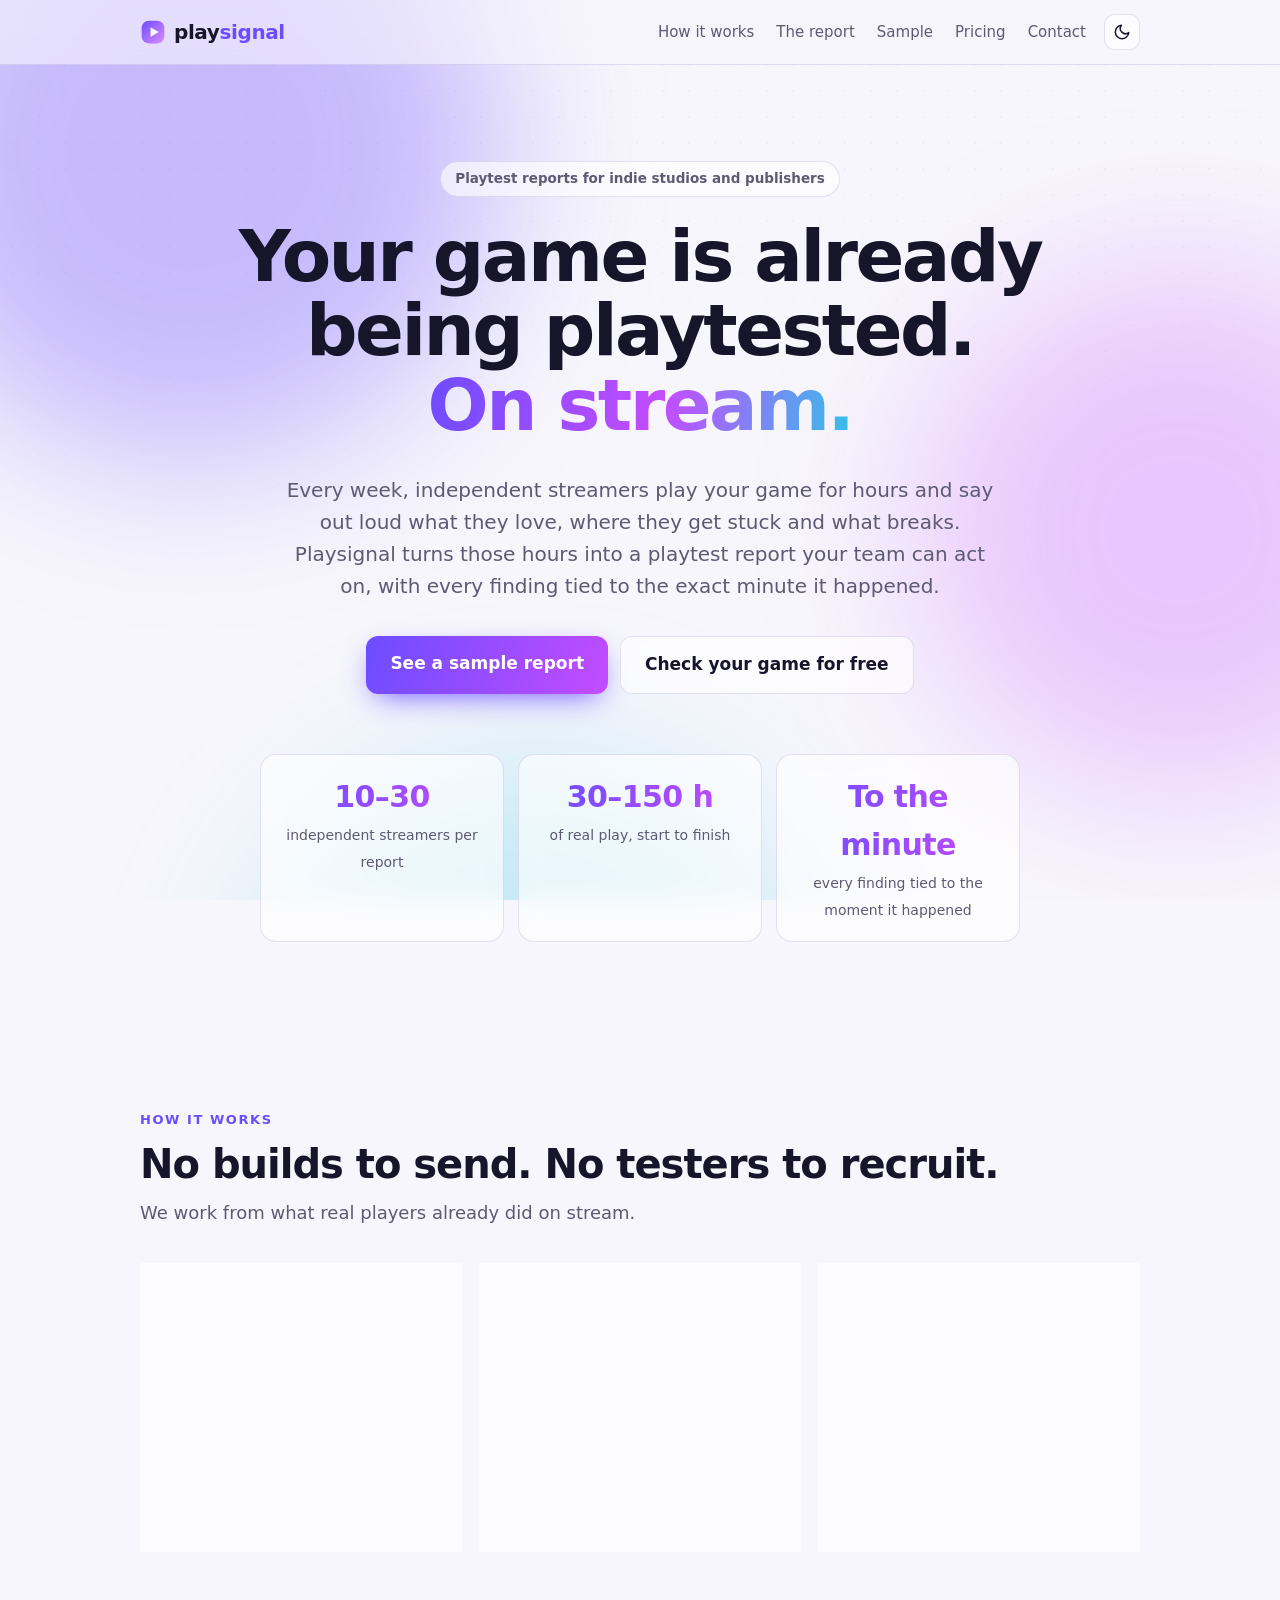
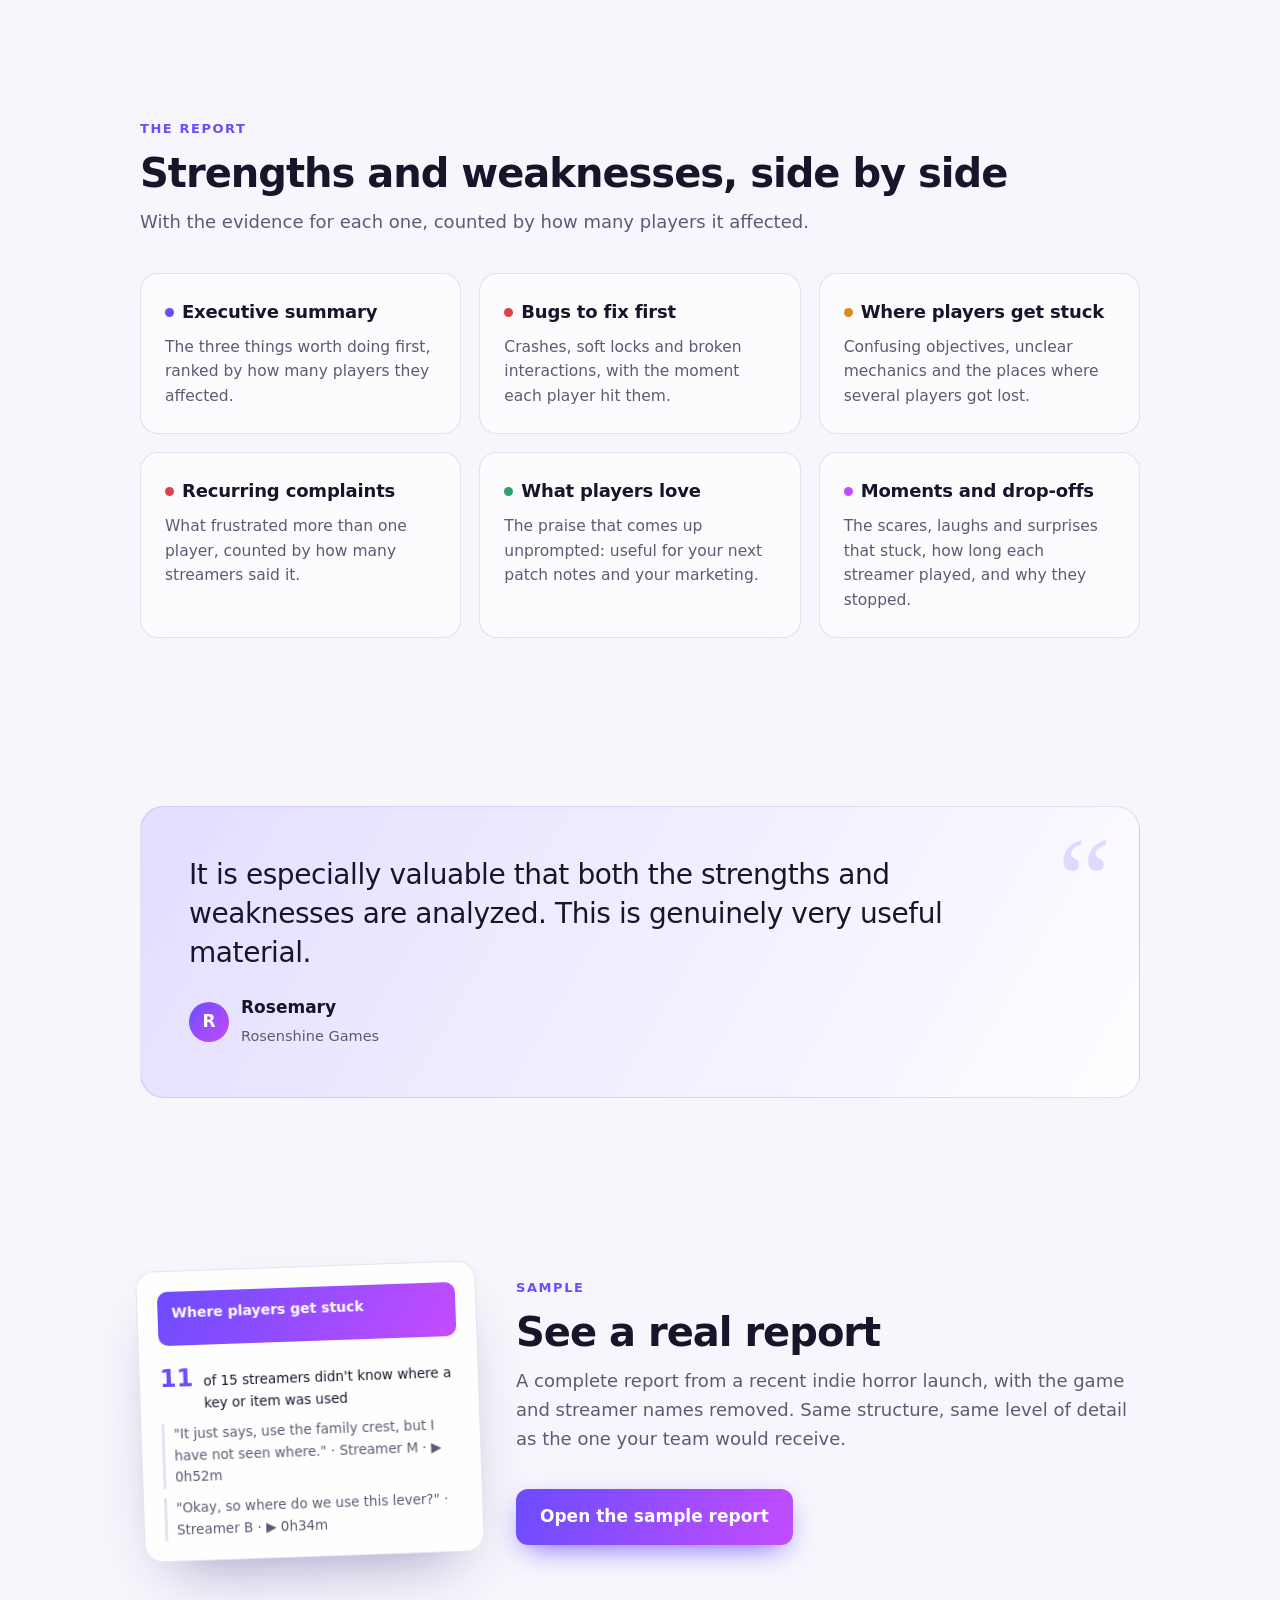
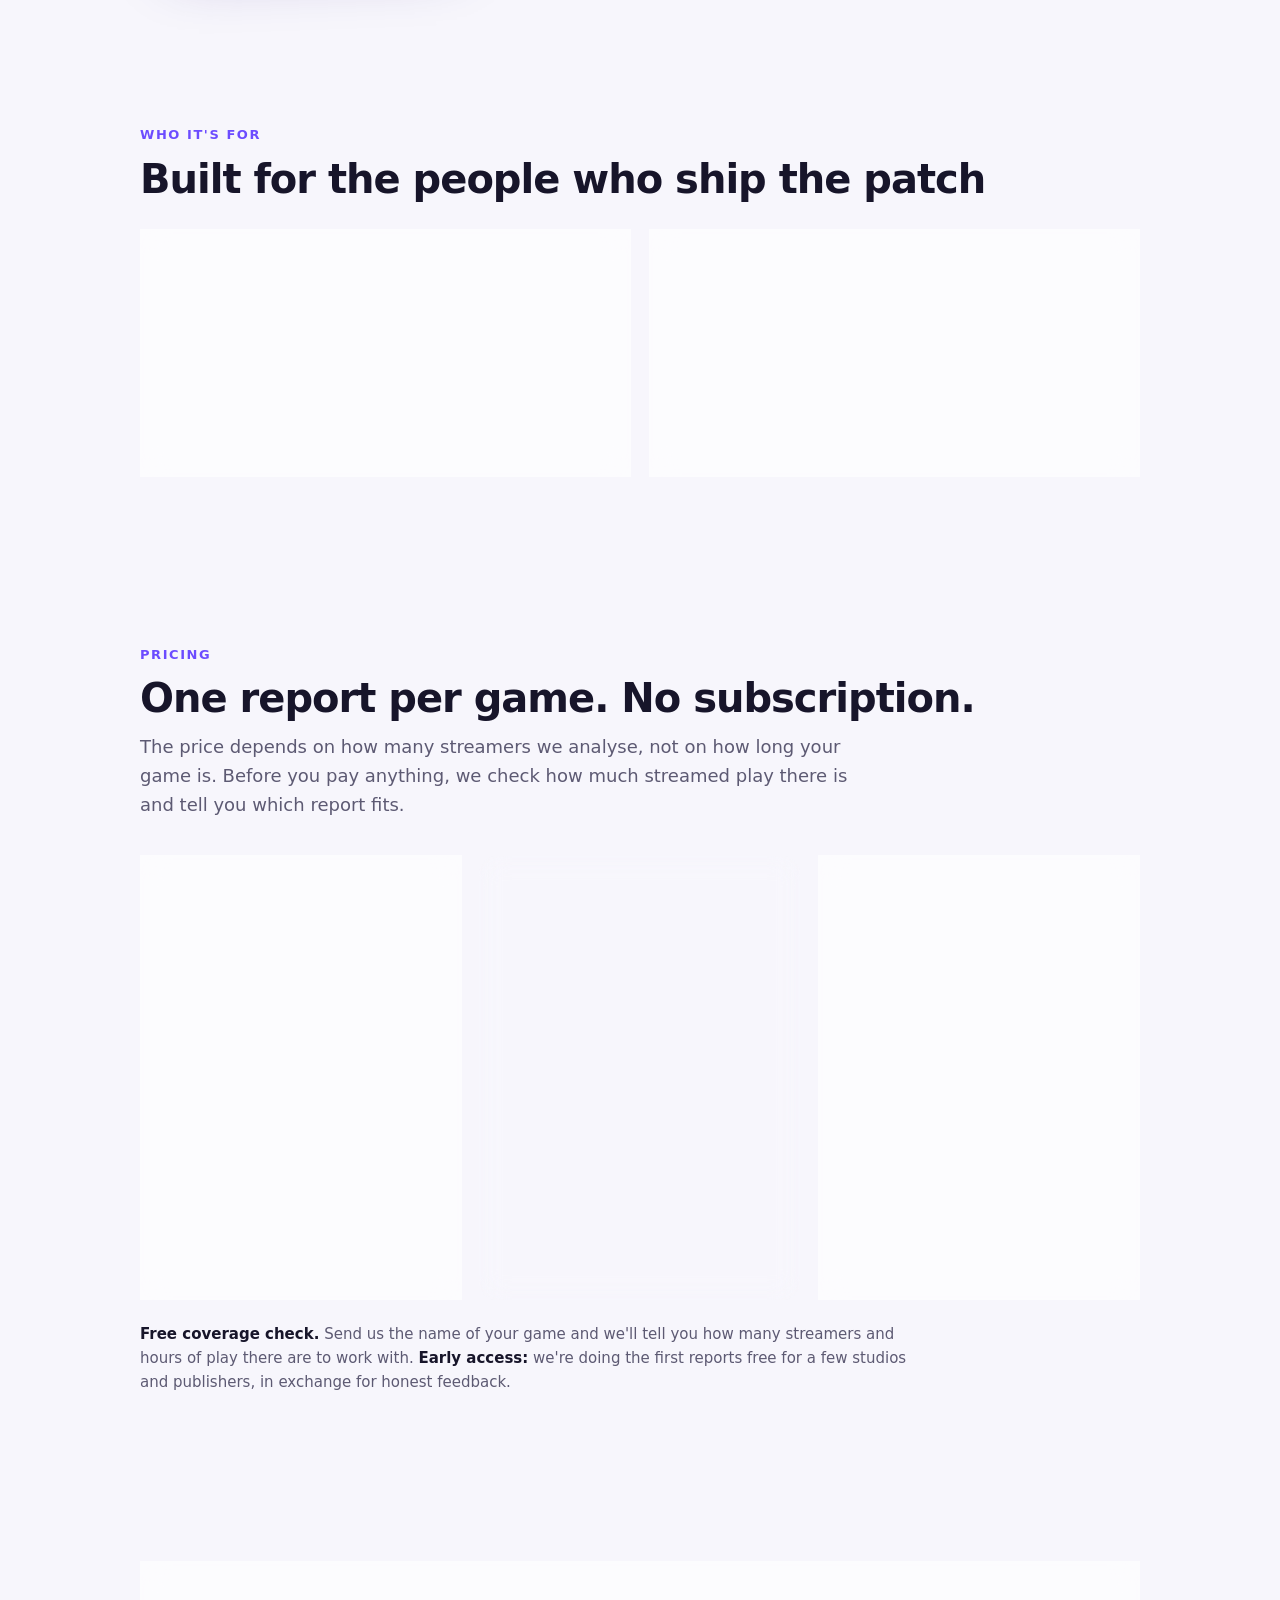
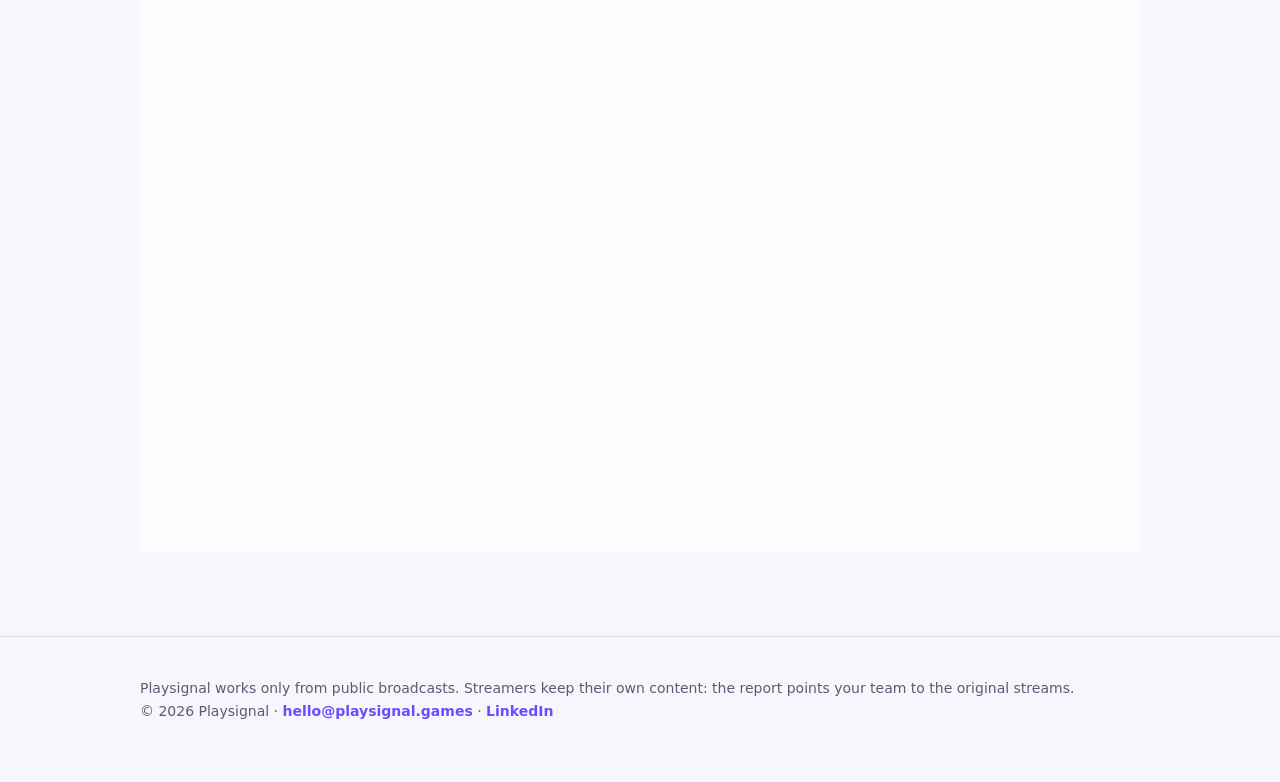
==== index.html @ 31d05dbe "GoatCounter: ?ref de las ofertas cuenta como campaña (utm_campaign) Co-Authored-By: Claude Opus 5.5 " ====
<!doctype html>
<html lang="en">
<head>
  <meta charset="utf-8">
  <meta name="viewport" content="width=device-width, initial-scale=1">
  <title>Playsignal: playtest feedback from real streams</title>
  <meta name="description" content="We watch how streamers actually play your game and turn it into a playtest report: what they loved, where they got stuck and what broke, each finding tied to the exact minute.">
  <link rel="canonical" href="https://playsignal.games/">
  <link rel="icon" href="favicon.svg" type="image/svg+xml">
  <meta property="og:type" content="website">
  <meta property="og:site_name" content="Playsignal">
  <meta property="og:url" content="https://playsignal.games/">
  <meta property="og:title" content="Playsignal: playtest feedback from real streams">
  <meta property="og:description" content="What streamers loved, where they got stuck and what broke in your game, every finding tied to the exact minute.">
  <meta property="og:image" content="https://playsignal.games/og.png?v=2">
  <meta property="og:image:width" content="1200">
  <meta property="og:image:height" content="630">
  <meta name="twitter:card" content="summary_large_image">
  <script src="theme.js?v=1"></script>
  <link rel="stylesheet" href="style.css?v=7">
  <script src="script.js?v=6" defer></script>
  <script>(function(){try{var u=new URL(location.href),r=u.searchParams.get('ref');if(r&&!u.searchParams.get('utm_campaign')){u.searchParams.set('utm_campaign',r);history.replaceState(null,'',u)}}catch(e){}})();</script>
  <script data-goatcounter="https://playsignal.goatcounter.com/count" async src="https://gc.zgo.at/count.js"></script>
</head>
<body>
  <div class="aurora" aria-hidden="true"><div class="blob a"></div><div class="blob b"></div><div class="blob c"></div></div>
  <div class="grain" aria-hidden="true"></div>

  <header class="top">
    <div class="wrap">
      <a class="logo" href="./"><img class="mark" src="favicon.svg" alt="">play<span>signal</span></a>
      <nav>
        <a href="#how">How it works</a>
        <a href="#report">The report</a>
        <a class="keep" href="sample/">Sample</a>
        <a href="#pricing">Pricing</a>
        <a class="keep" href="#contact">Contact</a>
        <button class="theme-toggle" type="button" aria-label="Switch light or dark theme" title="Switch theme"><svg class="moon" viewBox="0 0 24 24" fill="none" stroke="currentColor" stroke-width="2" stroke-linecap="round" stroke-linejoin="round"><path d="M21 12.8A9 9 0 1 1 11.2 3a7 7 0 0 0 9.8 9.8z"/></svg><svg class="sun" viewBox="0 0 24 24" fill="none" stroke="currentColor" stroke-width="2" stroke-linecap="round" stroke-linejoin="round"><circle cx="12" cy="12" r="4.5"/><path d="M12 2v2M12 20v2M4.9 4.9l1.4 1.4M17.7 17.7l1.4 1.4M2 12h2M20 12h2M4.9 19.1l1.4-1.4M17.7 6.3l1.4-1.4"/></svg></button>
      </nav>
    </div>
  </header>

  <main>
    <div class="wrap hero">
      <span class="badge">Playtest reports for indie studios and publishers</span>
      <h1>Your game is already being playtested. <em>On stream.</em></h1>
      <p class="lead">Every week, independent streamers play your game for hours and say out loud what they love, where they get stuck and what breaks. Playsignal turns those hours into a playtest report your team can act on, with every finding tied to the exact minute it happened.</p>
      <div class="ctas">
        <a class="cta" href="sample/">See a sample report</a>
        <a class="cta ghost" href="#contact">Check your game for free</a>
      </div>
      <div class="stats">
        <div class="stat"><b>10–30</b><span>independent streamers per report</span></div>
        <div class="stat"><b>30–150 h</b><span>of real play, start to finish</span></div>
        <div class="stat"><b>To the minute</b><span>every finding tied to the moment it happened</span></div>
      </div>
    </div>

    <section id="how">
      <div class="wrap reveal">
        <div class="eyebrow">How it works</div>
        <h2>No builds to send. No testers to recruit.</h2>
        <p class="sub">We work from what real players already did on stream.</p>
        <div class="grid">
          <div class="card">
            <div class="step">1</div>
            <h3>Real sessions, at scale</h3>
            <p>We gather post-launch streams of your game from independent streamers, including people who played it through to the end.</p>
          </div>
          <div class="card">
            <div class="step">2</div>
            <h3>Only what's about your game</h3>
            <p>We separate real gameplay from chat, other games and in-game text read aloud, then group what players said into recurring findings.</p>
          </div>
          <div class="card">
            <div class="step">3</div>
            <h3>Checked by a human</h3>
            <p>Every quote is reviewed in context before it reaches you, so each finding is something a player really said about your game.</p>
          </div>
        </div>
      </div>
    </section>

    <section id="report">
      <div class="wrap reveal">
        <div class="eyebrow">The report</div>
        <h2>Strengths and weaknesses, side by side</h2>
        <p class="sub">With the evidence for each one, counted by how many players it affected.</p>
        <div class="grid">
          <div class="card">
            <h3><span class="dot" style="background:var(--accent)"></span>Executive summary</h3>
            <p>The three things worth doing first, ranked by how many players they affected.</p>
          </div>
          <div class="card">
            <h3><span class="dot" style="background:var(--bad)"></span>Bugs to fix first</h3>
            <p>Crashes, soft locks and broken interactions, with the moment each player hit them.</p>
          </div>
          <div class="card">
            <h3><span class="dot" style="background:var(--warn)"></span>Where players get stuck</h3>
            <p>Confusing objectives, unclear mechanics and the places where several players got lost.</p>
          </div>
          <div class="card">
            <h3><span class="dot" style="background:var(--bad)"></span>Recurring complaints</h3>
            <p>What frustrated more than one player, counted by how many streamers said it.</p>
          </div>
          <div class="card">
            <h3><span class="dot" style="background:var(--ok)"></span>What players love</h3>
            <p>The praise that comes up unprompted: useful for your next patch notes and your marketing.</p>
          </div>
          <div class="card">
            <h3><span class="dot" style="background:var(--accent-2)"></span>Moments and drop-offs</h3>
            <p>The scares, laughs and surprises that stuck, how long each streamer played, and why they stopped.</p>
          </div>
        </div>
      </div>
    </section>

    <section>
      <div class="wrap reveal">
        <div class="quote">
          <blockquote>It is especially valuable that both the strengths and weaknesses are analyzed. This is genuinely very useful material.</blockquote>
          <cite><i>R</i><div><b>Rosemary</b><span>Rosenshine Games</span></div></cite>
        </div>
      </div>
    </section>

    <section id="sample">
      <div class="wrap reveal">
        <div class="sample">
          <div class="mock" aria-hidden="true">
            <div class="bar">Where players get stuck</div>
            <div class="row"><span class="n">11</span><span>of 15 streamers didn't know where a key or item was used</span></div>
            <div class="q">"It just says, use the family crest, but I have not seen where." · Streamer M · ▶ 0h52m</div>
            <div class="q">"Okay, so where do we use this lever?" · Streamer B · ▶ 0h34m</div>
          </div>
          <div>
            <div class="eyebrow">Sample</div>
            <h2>See a real report</h2>
            <p class="sub">A complete report from a recent indie horror launch, with the game and streamer names removed. Same structure, same level of detail as the one your team would receive.</p>
            <a class="cta" href="sample/">Open the sample report</a>
          </div>
        </div>
      </div>
    </section>

    <section>
      <div class="wrap reveal">
        <div class="eyebrow">Who it's for</div>
        <h2>Built for the people who ship the patch</h2>
        <div class="grid two" style="margin-top:28px">
          <div class="card">
            <h3>Studios after launch</h3>
            <ul class="check">
              <li>Prioritise the first patch with real player evidence</li>
              <li>Find bugs your QA never saw</li>
              <li>Know what to keep for the sequel or DLC</li>
            </ul>
          </div>
          <div class="card">
            <h3>Publishers</h3>
            <ul class="check">
              <li>A consistent read on every title in your catalogue</li>
              <li>Concrete feedback to pass on to your developers</li>
              <li>Spot what players love for your marketing</li>
            </ul>
          </div>
        </div>
      </div>
    </section>

    <section id="pricing">
      <div class="wrap reveal">
        <div class="eyebrow">Pricing</div>
        <h2>One report per game. No subscription.</h2>
        <p class="sub">The price depends on how many streamers we analyse, not on how long your game is. Before you pay anything, we check how much streamed play there is and tell you which report fits.</p>
        <div class="grid prices">
          <div class="card price">
            <h3>Snapshot</h3>
            <p class="for">For solo developers and small teams</p>
            <div class="amount">$149</div>
            <ul class="check">
              <li>Up to 10 streamers</li>
              <li>Bugs, sticking points, complaints and praise</li>
              <li>How long each streamer played and why they stopped</li>
              <li>Every quote tied to the exact minute</li>
            </ul>
          </div>
          <div class="card price featured">
            <span class="tag">Most complete</span>
            <h3>Launch report</h3>
            <p class="for">For studios planning their first patch</p>
            <div class="amount">$349</div>
            <ul class="check">
              <li>15–25 streamers, enough to see which problems repeat</li>
              <li>Players who reached the end, not just the first hour</li>
              <li>Executive summary ranked by how many players each issue affected</li>
              <li>Memorable moments, ready for your team or your marketing</li>
            </ul>
          </div>
          <div class="card price">
            <h3>Publisher pack</h3>
            <p class="for">For publishers with several titles</p>
            <div class="amount">$890 <small>3 reports</small></div>
            <ul class="check">
              <li>Three Launch reports, any games in your catalogue</li>
              <li>The same format for every title, easy to compare</li>
              <li>Feedback you can pass straight to each developer</li>
            </ul>
          </div>
        </div>
        <p class="note"><a href="#contact"><b>Free coverage check.</b></a> Send us the name of your game and we'll tell you how many streamers and hours of play there are to work with. <b>Early access:</b> we're doing the first reports free for a few studios and publishers, in exchange for honest feedback.</p>
      </div>
    </section>

    <section id="contact">
      <div class="wrap reveal">
        <div class="contact">
          <div class="eyebrow">Free coverage check</div>
          <h2>How much streamed play does your game have?</h2>
          <p class="sub">Tell us the game and we'll send you, for free, how many streamers and hours of real play there are to work with. It works for games that have launched and for games launching soon. No commitment.</p>
          <form class="check-form" action="https://formspree.io/f/xyekjydr" method="POST">
            <label class="sr" for="cf-game">Game name or Steam link</label>
            <input id="cf-game" name="game" type="text" required maxlength="200" placeholder="Game name or Steam link" autocomplete="off">
            <label class="sr" for="cf-email">Your email</label>
            <input id="cf-email" name="email" type="email" required maxlength="200" placeholder="Your email" autocomplete="email">
            <input type="text" name="_gotcha" class="hp" tabindex="-1" autocomplete="off" aria-hidden="true">
            <input type="hidden" name="_subject" value="Coverage check request">
            <button class="cta" type="submit">Check my game →</button>
            <p class="form-status" role="status" aria-live="polite"></p>
          </form>
          <p class="who">Pablo, founder of Playsignal, replies personally within one working day. Your email is only used to reply to you.</p>
          <p class="or">Prefer email? <a href="mailto:hello@playsignal.games?subject=Playsignal%20report%20for%20our%20game">hello@playsignal.games</a></p>
          <div class="mail-alt">
            <button type="button" class="copy-mail" data-mail="hello@playsignal.games">Copy address</button>
            <span aria-hidden="true">·</span>
            <a href="https://mail.google.com/mail/?view=cm&amp;fs=1&amp;to=hello@playsignal.games&amp;su=Playsignal%20report%20for%20our%20game" target="_blank" rel="noopener">Open in Gmail</a>
            <span aria-hidden="true">·</span>
            <a href="https://outlook.office.com/mail/deeplink/compose?to=hello@playsignal.games&amp;subject=Playsignal%20report%20for%20our%20game" target="_blank" rel="noopener">Open in Outlook</a>
          </div>
        </div>
      </div>
    </section>
  </main>

  <footer>
    <div class="wrap">
      Playsignal works only from public broadcasts. Streamers keep their own content: the report points your team to the original streams.
      <br>© 2026 Playsignal · <a href="mailto:hello@playsignal.games">hello@playsignal.games</a> · <a href="https://www.linkedin.com/in/pablo-hern%C3%A1ndez-mar%C3%ADn-67a8a1442/" target="_blank" rel="noopener">LinkedIn</a>
    </div>
  </footer>
</body>
</html>
---- style.css ----
:root {
  --bg: #f7f6fc;
  --text: #17152a;
  --muted: #5d5a73;
  --accent: #6c4cff;
  --accent-2: #c44cff;
  --accent-3: #2fc4e8;
  --line: rgba(80, 60, 160, 0.14);
  --glass: rgba(255, 255, 255, 0.62);
  --glass-strong: rgba(255, 255, 255, 0.82);
  --ok: #2f9e6e;
  --warn: #d98c1f;
  --bad: #d64545;
  --blob-a: rgba(108, 76, 255, 0.35);
  --blob-b: rgba(196, 76, 255, 0.28);
  --blob-c: rgba(47, 196, 232, 0.26);
}
/* Tema: automático según el dispositivo; el botón de sol/luna fija data-theme="light"|"dark" en <html>. */
@media (prefers-color-scheme: dark) {
  :root:not([data-theme="light"]) {
    --bg: #0d0c16;
    --text: #eeedf7;
    --muted: #a7a4c0;
    --accent: #9d88ff;
    --accent-2: #d98cff;
    --accent-3: #5fd6f2;
    --line: rgba(190, 175, 255, 0.13);
    --glass: rgba(26, 24, 42, 0.55);
    --glass-strong: rgba(30, 28, 48, 0.78);
    --blob-a: rgba(108, 76, 255, 0.40);
    --blob-b: rgba(196, 76, 255, 0.26);
    --blob-c: rgba(47, 196, 232, 0.20);
  }
}
:root[data-theme="dark"] {
  --bg: #0d0c16;
  --text: #eeedf7;
  --muted: #a7a4c0;
  --accent: #9d88ff;
  --accent-2: #d98cff;
  --accent-3: #5fd6f2;
  --line: rgba(190, 175, 255, 0.13);
  --glass: rgba(26, 24, 42, 0.55);
  --glass-strong: rgba(30, 28, 48, 0.78);
  --blob-a: rgba(108, 76, 255, 0.40);
  --blob-b: rgba(196, 76, 255, 0.26);
  --blob-c: rgba(47, 196, 232, 0.20);
}
.theme-toggle { margin-left: 18px; width: 36px; height: 36px; border-radius: 10px; border: 1px solid var(--line);
  background: var(--glass); color: var(--text); cursor: pointer; display: inline-flex; align-items: center;
  justify-content: center; flex: none; }
.theme-toggle:hover { border-color: color-mix(in srgb, var(--accent) 45%, var(--line)); }
.theme-toggle svg { width: 18px; height: 18px; }
.theme-toggle .sun { display: none; }
:root[data-resolved="dark"] .theme-toggle .sun { display: block; }
:root[data-resolved="dark"] .theme-toggle .moon { display: none; }
nav { display: flex; align-items: center; }
* { box-sizing: border-box; margin: 0; padding: 0; }
html { scroll-behavior: smooth; }
body {
  background: var(--bg);
  color: var(--text);
  font: 17px/1.6 "Inter", system-ui, -apple-system, "Segoe UI", Roboto, "Helvetica Neue", Arial, sans-serif;
  overflow-x: hidden;
}
a { color: var(--accent); }
.wrap { max-width: 1040px; margin: 0 auto; padding: 0 20px; }

/* Fondo: manchas de color difuminadas que se mueven despacio y con el scroll (parallax en script.js) */
.aurora { position: fixed; inset: 0; z-index: -2; pointer-events: none; overflow: hidden; }
.aurora .blob { position: absolute; border-radius: 50%; filter: blur(80px); will-change: transform; }
.aurora .a { width: 620px; height: 620px; background: var(--blob-a); top: -160px; left: -120px; animation: drift-a 22s ease-in-out infinite alternate; }
.aurora .b { width: 520px; height: 520px; background: var(--blob-b); top: 30vh; right: -160px; animation: drift-b 26s ease-in-out infinite alternate; }
.aurora .c { width: 560px; height: 560px; background: var(--blob-c); top: 85vh; left: 20vw; animation: drift-c 30s ease-in-out infinite alternate; }
@keyframes drift-a { to { translate: 120px 80px; } }
@keyframes drift-b { to { translate: -140px 60px; } }
@keyframes drift-c { to { translate: 100px -90px; } }
.grain { position: fixed; inset: 0; z-index: -1; pointer-events: none; opacity: 0.35;
  background-image: radial-gradient(var(--line) 1px, transparent 1px); background-size: 26px 26px;
  mask-image: linear-gradient(to bottom, #000 0%, transparent 70%); }

header.top { position: sticky; top: 0; z-index: 10; backdrop-filter: blur(14px); -webkit-backdrop-filter: blur(14px);
  background: color-mix(in srgb, var(--bg) 60%, transparent); border-bottom: 1px solid var(--line); }
header.top .wrap { display: flex; align-items: center; justify-content: space-between; gap: 16px; height: 64px; }
.logo { font-weight: 800; font-size: 20px; color: var(--text); text-decoration: none; letter-spacing: -0.02em; display: flex; align-items: center; }
.logo .mark { width: 26px; height: 26px; margin-right: 8px; display: block; }
.logo span { color: var(--accent); }
nav a { color: var(--muted); text-decoration: none; margin-left: 22px; font-size: 15px; }
nav a:hover { color: var(--text); }

.hero { padding: 96px 0 84px; text-align: center; }
.badge { display: inline-block; padding: 6px 14px; border-radius: 999px; font-size: 13.5px; font-weight: 600;
  background: var(--glass); border: 1px solid var(--line); color: var(--muted); backdrop-filter: blur(8px); }
.hero h1 { font-size: clamp(38px, 6.4vw, 72px); line-height: 1.04; letter-spacing: -0.035em; margin: 22px auto 0; max-width: 13em; }
.hero h1 em { font-style: normal; background: linear-gradient(100deg, var(--accent), var(--accent-2) 55%, var(--accent-3));
  -webkit-background-clip: text; background-clip: text; color: transparent;
  white-space: nowrap; display: inline-block; padding: 0 0.04em 0.1em; }
.hero p.lead { font-size: 20px; color: var(--muted); max-width: 36em; margin: 24px auto 0; }
.ctas { margin-top: 34px; display: flex; gap: 12px; justify-content: center; flex-wrap: wrap; }
.cta { display: inline-block; padding: 14px 24px; border-radius: 12px; font-weight: 600; text-decoration: none;
  background: linear-gradient(110deg, var(--accent), var(--accent-2)); color: #fff;
  box-shadow: 0 10px 30px -10px var(--accent); transition: transform .2s, box-shadow .2s; }
.cta:hover { transform: translateY(-2px); box-shadow: 0 16px 36px -12px var(--accent); }
.cta.ghost { background: var(--glass); color: var(--text); border: 1px solid var(--line); box-shadow: none; backdrop-filter: blur(8px); }

.stats { display: grid; grid-template-columns: repeat(3, 1fr); gap: 14px; max-width: 760px; margin: 60px auto 0; }
.stat { background: var(--glass); border: 1px solid var(--line); border-radius: 16px; padding: 18px; backdrop-filter: blur(12px); }
.stat b { display: block; font-size: 30px; letter-spacing: -0.02em; background: linear-gradient(100deg, var(--accent), var(--accent-2));
  -webkit-background-clip: text; background-clip: text; color: transparent; }
.stat span { color: var(--muted); font-size: 14px; }

section { padding: 84px 0; }
.eyebrow { font-size: 13px; font-weight: 700; letter-spacing: 0.12em; text-transform: uppercase; color: var(--accent); }
section h2 { font-size: clamp(28px, 3.6vw, 40px); letter-spacing: -0.025em; line-height: 1.15; margin: 10px 0 12px; }
section p.sub { color: var(--muted); max-width: 40em; margin-bottom: 36px; font-size: 18px; }

.grid { display: grid; grid-template-columns: repeat(3, 1fr); gap: 18px; }
.grid.two { grid-template-columns: repeat(2, 1fr); }
.card { background: var(--glass); border: 1px solid var(--line); border-radius: 18px; padding: 24px;
  backdrop-filter: blur(14px); -webkit-backdrop-filter: blur(14px); transition: transform .25s, border-color .25s; }
.card:hover { transform: translateY(-3px); border-color: color-mix(in srgb, var(--accent) 40%, var(--line)); }
.card h3 { font-size: 18px; margin-bottom: 8px; letter-spacing: -0.01em; }
.card p { color: var(--muted); font-size: 15.5px; }
.step { display: inline-flex; align-items: center; justify-content: center; width: 34px; height: 34px; border-radius: 10px;
  background: linear-gradient(135deg, var(--accent), var(--accent-2)); color: #fff; font-weight: 800; margin-bottom: 14px; }
.dot { display: inline-block; width: 9px; height: 9px; border-radius: 50%; margin-right: 8px; vertical-align: middle; }

.quote { position: relative; border-radius: 24px; padding: 48px; overflow: hidden;
  background: linear-gradient(120deg, color-mix(in srgb, var(--accent) 18%, var(--glass-strong)), var(--glass-strong));
  border: 1px solid var(--line); backdrop-filter: blur(14px); }
.quote::before { content: "\201C"; position: absolute; top: 14px; right: 28px; font-size: 120px; line-height: 1;
  color: var(--accent); opacity: 0.18; font-family: Georgia, serif; }
.quote blockquote { position: relative; font-size: clamp(21px, 2.6vw, 28px); line-height: 1.4; letter-spacing: -0.015em; max-width: 30em; }
.quote cite { display: flex; align-items: center; gap: 12px; margin-top: 22px; font-style: normal; }
.quote cite i { width: 40px; height: 40px; border-radius: 50%; background: linear-gradient(135deg, var(--accent), var(--accent-2));
  display: inline-flex; align-items: center; justify-content: center; color: #fff; font-style: normal; font-weight: 700; }
.quote cite b { display: block; }
.quote cite span { color: var(--muted); font-size: 14.5px; }

.sample { display: flex; gap: 36px; align-items: center; }
.sample .mock { flex: 0 0 340px; background: var(--glass-strong); border: 1px solid var(--line); border-radius: 18px; padding: 20px;
  font-size: 13.5px; box-shadow: 0 30px 60px -30px rgba(40, 20, 120, 0.45); transform: rotate(-2deg); backdrop-filter: blur(14px); }
.mock .bar { height: 54px; border-radius: 10px; background: linear-gradient(120deg, var(--accent), var(--accent-2)); margin-bottom: 14px;
  color: #fff; font-weight: 700; padding: 10px 14px; font-size: 14px; }
.mock .row { display: flex; gap: 10px; align-items: baseline; margin-top: 4px; }
.mock .n { font-weight: 800; color: var(--accent); font-size: 24px; }
.mock .q { color: var(--muted); border-left: 3px solid var(--line); padding-left: 9px; margin-top: 9px; }

ul.check { list-style: none; }
ul.check li { padding-left: 28px; position: relative; margin: 8px 0; color: var(--muted); }
ul.check li::before { content: "✓"; position: absolute; left: 0; color: var(--accent); font-weight: 800; }

.prices { align-items: stretch; }
.price { position: relative; display: flex; flex-direction: column; }
.price p.for { font-size: 14.5px; margin-bottom: 18px; }
.price .amount { font-size: 42px; font-weight: 800; letter-spacing: -0.03em; line-height: 1; margin-bottom: 18px; color: var(--text); }
.price .amount small { font-size: 15px; font-weight: 600; color: var(--muted); letter-spacing: 0; margin-left: 4px; }
.price ul.check li { font-size: 15px; }
.price.featured { border: 1.5px solid color-mix(in srgb, var(--accent) 55%, transparent);
  background: linear-gradient(160deg, color-mix(in srgb, var(--accent) 16%, var(--glass-strong)), var(--glass-strong));
  box-shadow: 0 24px 60px -30px var(--accent); }
.price.featured .amount { color: var(--accent); }
.price .tag { position: absolute; top: -12px; left: 24px; padding: 4px 12px; border-radius: 999px; font-size: 12.5px; font-weight: 700;
  background: linear-gradient(110deg, var(--accent), var(--accent-2)); color: #fff; }
p.note { margin-top: 22px; color: var(--muted); font-size: 15px; max-width: 52em; }
p.note b { color: var(--text); }

.contact { text-align: center; border-radius: 24px; padding: 56px 24px; border: 1px solid var(--line);
  background: radial-gradient(120% 140% at 50% 0%, color-mix(in srgb, var(--accent) 22%, transparent), transparent 70%), var(--glass);
  backdrop-filter: blur(14px); }
.contact p.sub { margin: 0 auto 28px; }
/* Formulario "Check your game" (Formspree) */
.check-form { display: flex; gap: 10px; justify-content: center; flex-wrap: wrap; max-width: 760px; margin: 0 auto; }
.check-form input:not(.hp) { flex: 1 1 240px; min-width: 0; padding: 14px 16px; border-radius: 12px; font: inherit; font-size: 16px;
  color: var(--text); background: var(--glass-strong); border: 1px solid var(--line); outline: none; }
.check-form input:focus { border-color: var(--accent); box-shadow: 0 0 0 3px color-mix(in srgb, var(--accent) 25%, transparent); }
.check-form input::placeholder { color: var(--muted); }
.check-form .cta { border: 0; cursor: pointer; font: inherit; font-weight: 600; font-size: 16px; }
.check-form .cta:disabled { opacity: .6; cursor: default; transform: none; }
.check-form .hp, .sr { position: absolute; left: -9999px; width: 1px; height: 1px; overflow: hidden; }
.form-status { flex-basis: 100%; margin: 4px 0 0; font-size: 15px; min-height: 1.2em; }
.form-status.ok { color: var(--ok); font-weight: 600; }
.form-status.err { color: var(--bad); }
.contact p.who { margin: 18px auto 0; font-size: 14.5px; color: var(--muted); max-width: 40em; }
.contact p.or { margin: 22px auto 0; font-size: 15px; color: var(--muted); }
.contact p.who a, .contact p.or a, footer a, p.note a { color: var(--accent); text-decoration: none; font-weight: 600; }
.contact .mail-alt { margin-top: 8px; font-size: 13.5px; }

/* Alternativas al mailto: sin programa de correo configurado (Gmail/Outlook web) el enlace no abre nada */
.mail-alt { margin-top: 16px; font-size: 14.5px; color: var(--muted); display: flex; gap: 10px; justify-content: center; flex-wrap: wrap; }
.mail-alt a, .mail-alt button { color: var(--accent); font: inherit; font-weight: 600; text-decoration: none; background: none; border: 0; padding: 0; cursor: pointer; }
.mail-alt a:hover, .mail-alt button:hover { text-decoration: underline; }

footer { padding: 40px 0 60px; color: var(--muted); font-size: 14px; border-top: 1px solid var(--line); }

/* Aparición suave al hacer scroll (script.js añade .in) */
.reveal { opacity: 0; transform: translateY(24px); transition: opacity .7s ease, transform .7s ease; }
.reveal.in { opacity: 1; transform: none; }

@media (prefers-reduced-motion: reduce) {
  .aurora .blob { animation: none; }
  .reveal { opacity: 1; transform: none; transition: none; }
  .cta, .card { transition: none; }
}
@media (max-width: 760px) {
  .grid, .grid.two, .stats { grid-template-columns: 1fr; }
  .sample { flex-direction: column; }
  .sample .mock { flex: none; width: 100%; transform: none; }
  nav a:not(.keep) { display: none; }
  .hero { padding: 48px 0 40px; }
  .hero h1 { font-size: 36px; }
  .hero p.lead { font-size: 17.5px; }
  section { padding: 40px 0; }
  section p.sub { margin-bottom: 24px; }
  .stats { margin-top: 40px; }
  .quote { padding: 28px 22px; }
  .quote::before { font-size: 90px; top: 8px; right: 18px; }
  .contact { padding: 40px 20px; }
}
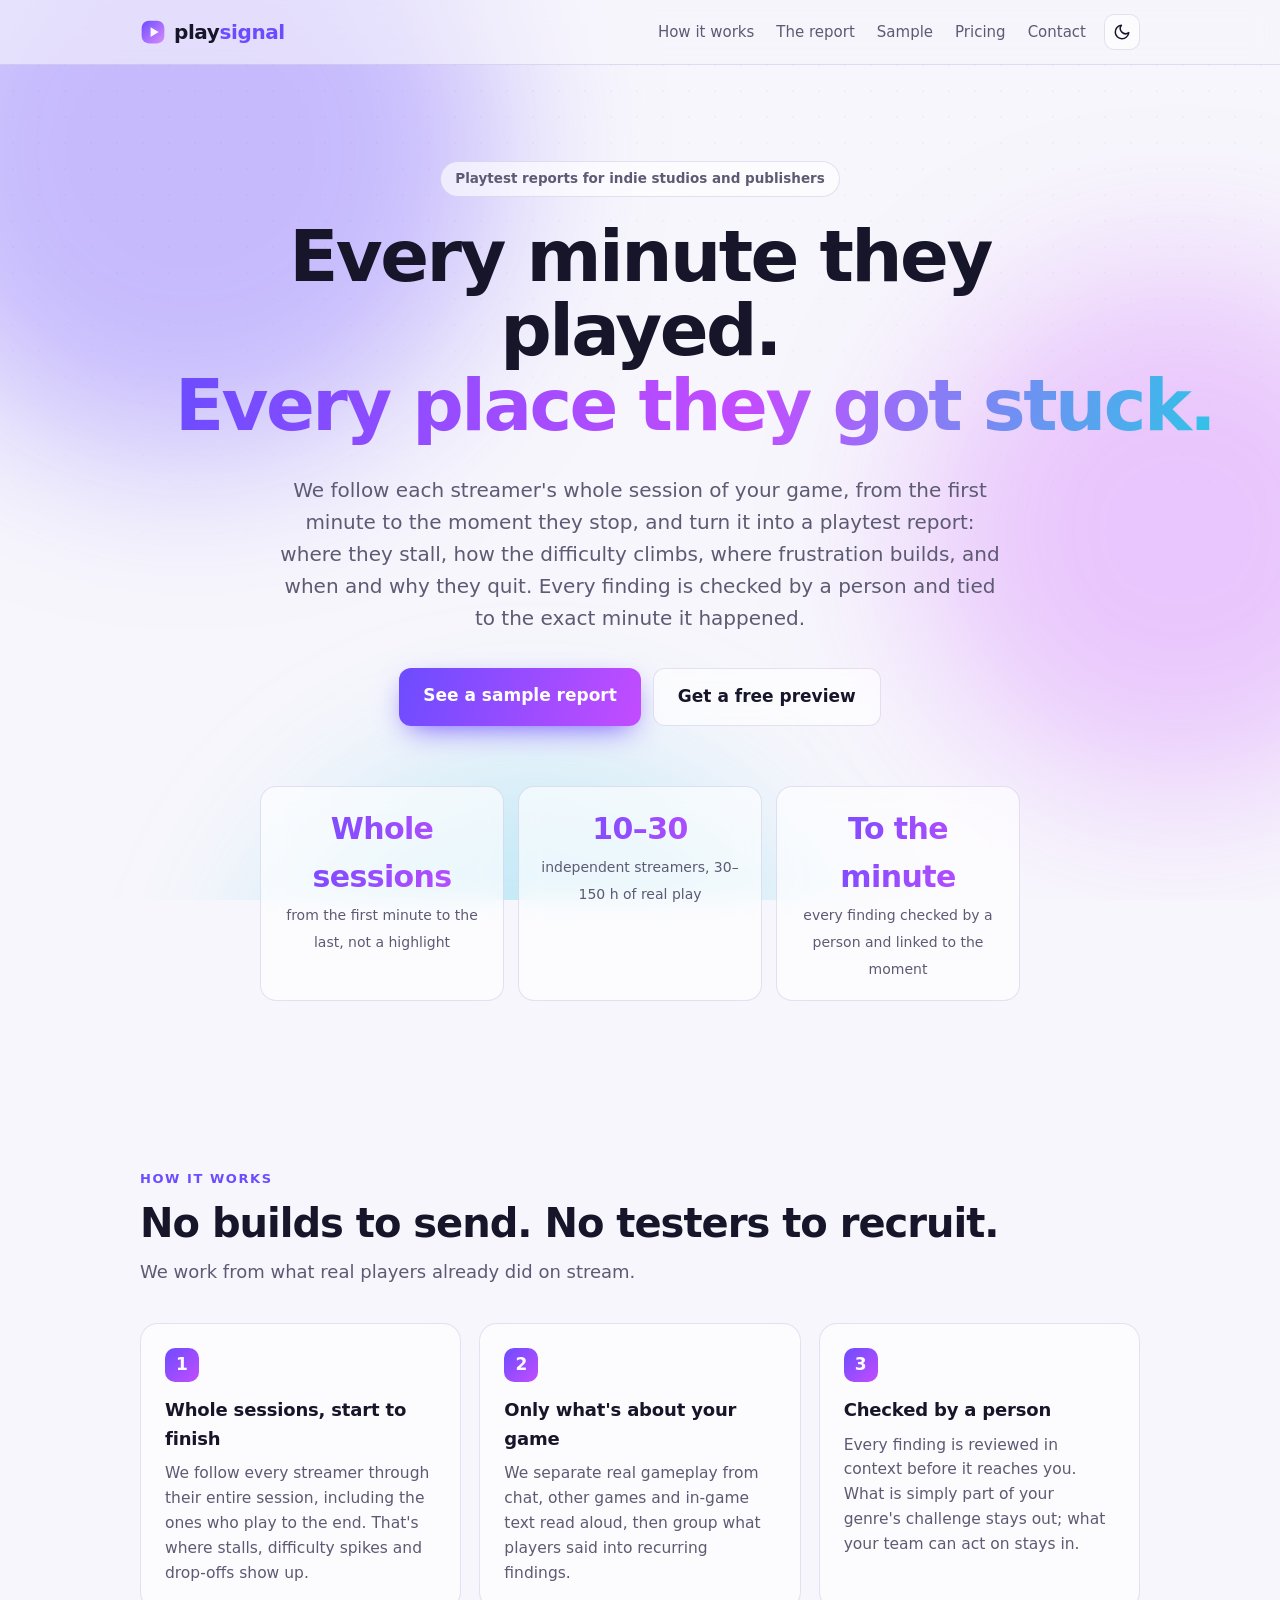
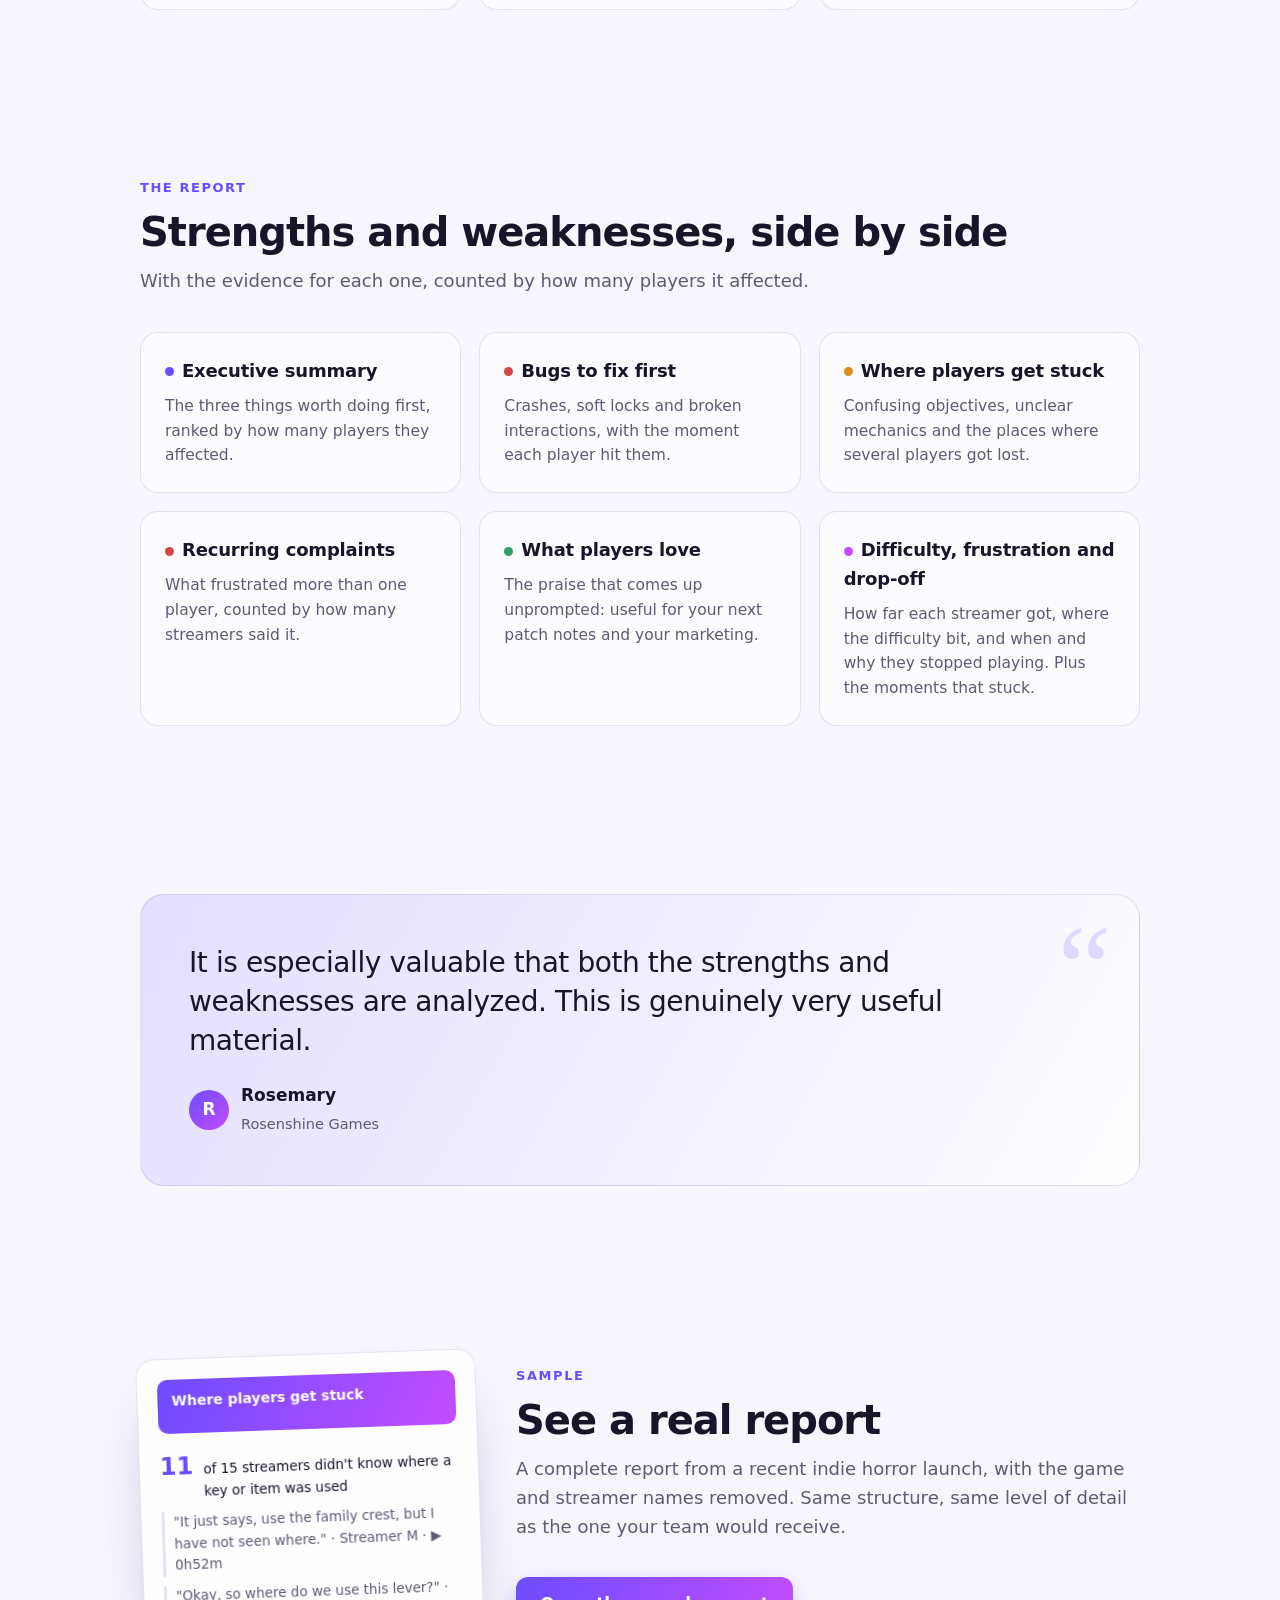
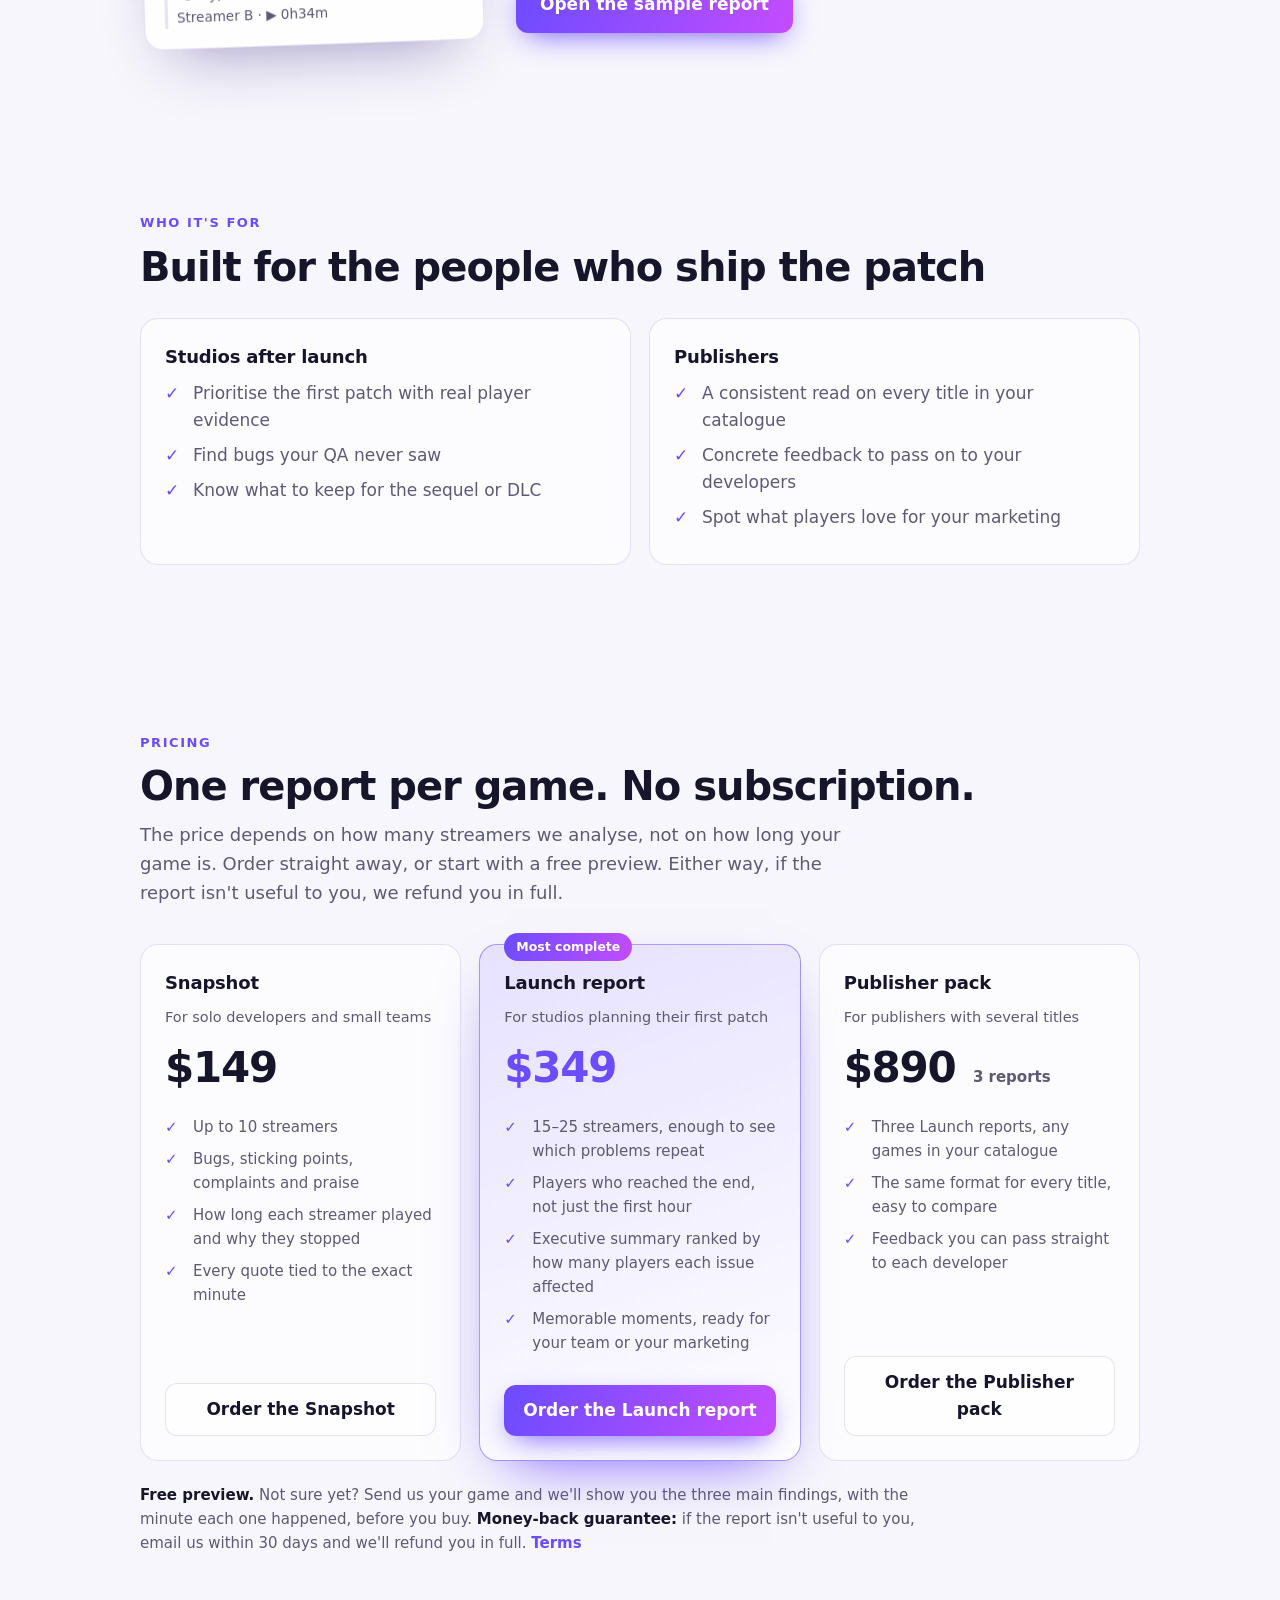
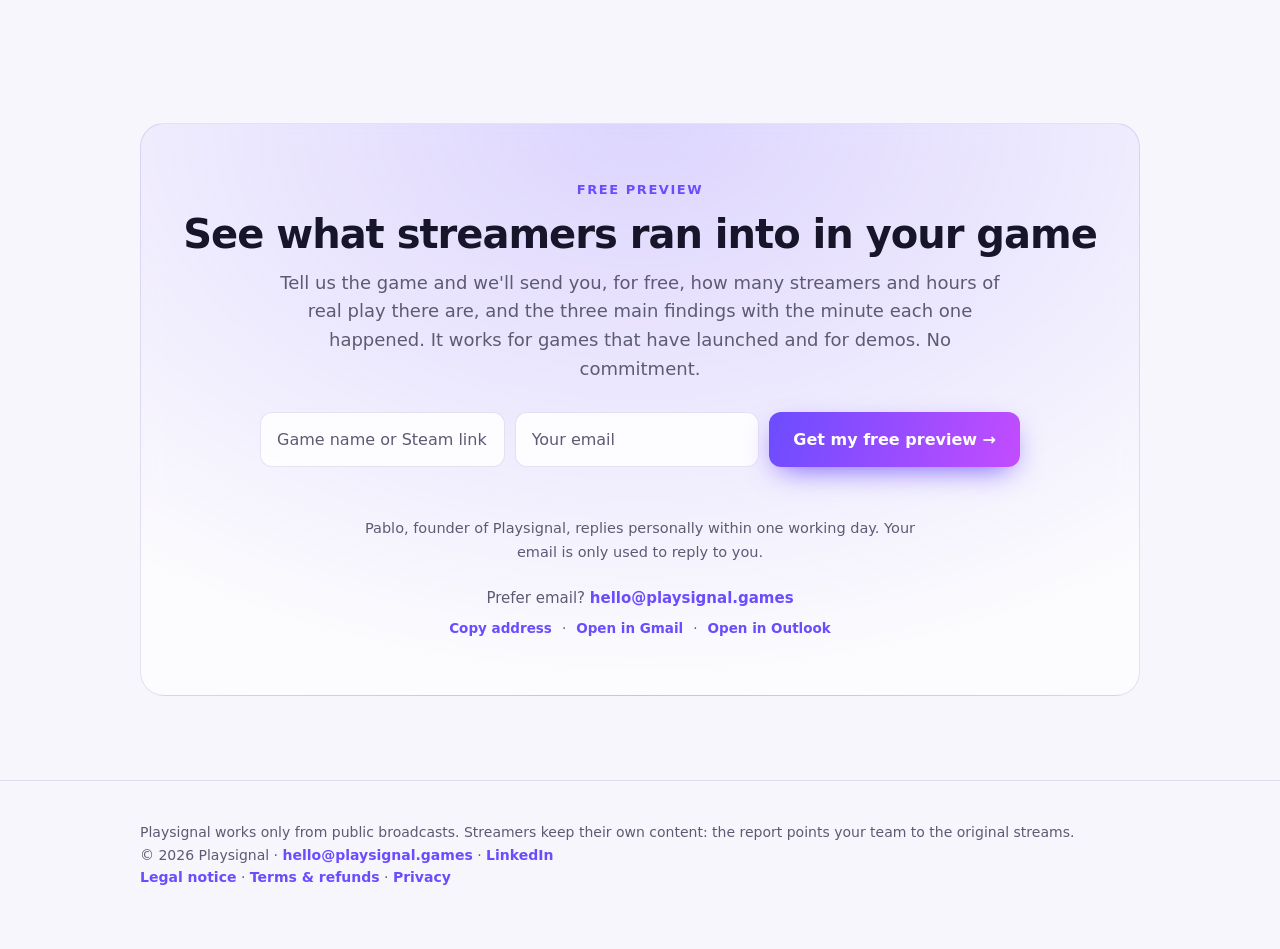
==== commit ffde9898: "Pago directo con Stripe, vista previa gratis, garantía y páginas legales Co-Authored-By: Claude Opus" ====
--- a/index.html
+++ b/index.html
@@ -17,7 +17,7 @@
   <meta property="og:image:height" content="630">
   <meta name="twitter:card" content="summary_large_image">
   <script src="theme.js?v=1"></script>
-  <link rel="stylesheet" href="style.css?v=7">
+  <link rel="stylesheet" href="style.css?v=9">
   <script src="script.js?v=6" defer></script>
   <script>(function(){try{var u=new URL(location.href),r=u.searchParams.get('ref');if(r&&!u.searchParams.get('utm_campaign')){u.searchParams.set('utm_campaign',r);history.replaceState(null,'',u)}}catch(e){}})();</script>
   <script data-goatcounter="https://playsignal.goatcounter.com/count" async src="https://gc.zgo.at/count.js"></script>
@@ -43,16 +43,16 @@
   <main>
     <div class="wrap hero">
       <span class="badge">Playtest reports for indie studios and publishers</span>
-      <h1>Your game is already being playtested. <em>On stream.</em></h1>
-      <p class="lead">Every week, independent streamers play your game for hours and say out loud what they love, where they get stuck and what breaks. Playsignal turns those hours into a playtest report your team can act on, with every finding tied to the exact minute it happened.</p>
+      <h1>Every minute they played. <em>Every place they got stuck.</em></h1>
+      <p class="lead">We follow each streamer's whole session of your game, from the first minute to the moment they stop, and turn it into a playtest report: where they stall, how the difficulty climbs, where frustration builds, and when and why they quit. Every finding is checked by a person and tied to the exact minute it happened.</p>
       <div class="ctas">
         <a class="cta" href="sample/">See a sample report</a>
-        <a class="cta ghost" href="#contact">Check your game for free</a>
+        <a class="cta ghost" href="#contact">Get a free preview</a>
       </div>
       <div class="stats">
-        <div class="stat"><b>10–30</b><span>independent streamers per report</span></div>
-        <div class="stat"><b>30–150 h</b><span>of real play, start to finish</span></div>
-        <div class="stat"><b>To the minute</b><span>every finding tied to the moment it happened</span></div>
+        <div class="stat"><b>Whole sessions</b><span>from the first minute to the last, not a highlight</span></div>
+        <div class="stat"><b>10–30</b><span>independent streamers, 30–150 h of real play</span></div>
+        <div class="stat"><b>To the minute</b><span>every finding checked by a person and linked to the moment</span></div>
       </div>
     </div>
 
@@ -64,8 +64,8 @@
         <div class="grid">
           <div class="card">
             <div class="step">1</div>
-            <h3>Real sessions, at scale</h3>
-            <p>We gather post-launch streams of your game from independent streamers, including people who played it through to the end.</p>
+            <h3>Whole sessions, start to finish</h3>
+            <p>We follow every streamer through their entire session, including the ones who play to the end. That's where stalls, difficulty spikes and drop-offs show up.</p>
           </div>
           <div class="card">
             <div class="step">2</div>
@@ -74,8 +74,8 @@
           </div>
           <div class="card">
             <div class="step">3</div>
-            <h3>Checked by a human</h3>
-            <p>Every quote is reviewed in context before it reaches you, so each finding is something a player really said about your game.</p>
+            <h3>Checked by a person</h3>
+            <p>Every finding is reviewed in context before it reaches you. What is simply part of your genre's challenge stays out; what your team can act on stays in.</p>
           </div>
         </div>
       </div>
@@ -108,8 +108,8 @@
             <p>The praise that comes up unprompted: useful for your next patch notes and your marketing.</p>
           </div>
           <div class="card">
-            <h3><span class="dot" style="background:var(--accent-2)"></span>Moments and drop-offs</h3>
-            <p>The scares, laughs and surprises that stuck, how long each streamer played, and why they stopped.</p>
+            <h3><span class="dot" style="background:var(--accent-2)"></span>Difficulty, frustration and drop-off</h3>
+            <p>How far each streamer got, where the difficulty bit, and when and why they stopped playing. Plus the moments that stuck.</p>
           </div>
         </div>
       </div>
@@ -172,7 +172,7 @@
       <div class="wrap reveal">
         <div class="eyebrow">Pricing</div>
         <h2>One report per game. No subscription.</h2>
-        <p class="sub">The price depends on how many streamers we analyse, not on how long your game is. Before you pay anything, we check how much streamed play there is and tell you which report fits.</p>
+        <p class="sub">The price depends on how many streamers we analyse, not on how long your game is. Order straight away, or start with a free preview. Either way, if the report isn't useful to you, we refund you in full.</p>
         <div class="grid prices">
           <div class="card price">
             <h3>Snapshot</h3>
@@ -184,6 +184,7 @@
               <li>How long each streamer played and why they stopped</li>
               <li>Every quote tied to the exact minute</li>
             </ul>
+            <a class="cta buy" href="https://buy.stripe.com/6oUcN77UJ0zV3coa030oM00">Order the Snapshot</a>
           </div>
           <div class="card price featured">
             <span class="tag">Most complete</span>
@@ -196,6 +197,7 @@
               <li>Executive summary ranked by how many players each issue affected</li>
               <li>Memorable moments, ready for your team or your marketing</li>
             </ul>
+            <a class="cta buy" href="https://buy.stripe.com/28E8wR2Ap0zV3cob470oM01">Order the Launch report</a>
           </div>
           <div class="card price">
             <h3>Publisher pack</h3>
@@ -206,26 +208,27 @@
               <li>The same format for every title, easy to compare</li>
               <li>Feedback you can pass straight to each developer</li>
             </ul>
-          </div>
-        </div>
-        <p class="note"><a href="#contact"><b>Free coverage check.</b></a> Send us the name of your game and we'll tell you how many streamers and hours of play there are to work with. <b>Early access:</b> we're doing the first reports free for a few studios and publishers, in exchange for honest feedback.</p>
+            <a class="cta buy" href="https://buy.stripe.com/4gM9AVcaZ96r8wI2xB0oM02">Order the Publisher pack</a>
+          </div>
+        </div>
+        <p class="note"><a href="#contact"><b>Free preview.</b></a> Not sure yet? Send us your game and we'll show you the three main findings, with the minute each one happened, before you buy. <b>Money-back guarantee:</b> if the report isn't useful to you, email us within 30 days and we'll refund you in full. <a href="terms/">Terms</a></p>
       </div>
     </section>
 
     <section id="contact">
       <div class="wrap reveal">
         <div class="contact">
-          <div class="eyebrow">Free coverage check</div>
-          <h2>How much streamed play does your game have?</h2>
-          <p class="sub">Tell us the game and we'll send you, for free, how many streamers and hours of real play there are to work with. It works for games that have launched and for games launching soon. No commitment.</p>
+          <div class="eyebrow">Free preview</div>
+          <h2>See what streamers ran into in your game</h2>
+          <p class="sub">Tell us the game and we'll send you, for free, how many streamers and hours of real play there are, and the three main findings with the minute each one happened. It works for games that have launched and for demos. No commitment.</p>
           <form class="check-form" action="https://formspree.io/f/xyekjydr" method="POST">
             <label class="sr" for="cf-game">Game name or Steam link</label>
             <input id="cf-game" name="game" type="text" required maxlength="200" placeholder="Game name or Steam link" autocomplete="off">
             <label class="sr" for="cf-email">Your email</label>
             <input id="cf-email" name="email" type="email" required maxlength="200" placeholder="Your email" autocomplete="email">
             <input type="text" name="_gotcha" class="hp" tabindex="-1" autocomplete="off" aria-hidden="true">
-            <input type="hidden" name="_subject" value="Coverage check request">
-            <button class="cta" type="submit">Check my game →</button>
+            <input type="hidden" name="_subject" value="Free preview request">
+            <button class="cta" type="submit">Get my free preview →</button>
             <p class="form-status" role="status" aria-live="polite"></p>
           </form>
           <p class="who">Pablo, founder of Playsignal, replies personally within one working day. Your email is only used to reply to you.</p>
@@ -246,6 +249,7 @@
     <div class="wrap">
       Playsignal works only from public broadcasts. Streamers keep their own content: the report points your team to the original streams.
       <br>© 2026 Playsignal · <a href="mailto:hello@playsignal.games">hello@playsignal.games</a> · <a href="https://www.linkedin.com/in/pablo-hern%C3%A1ndez-mar%C3%ADn-67a8a1442/" target="_blank" rel="noopener">LinkedIn</a>
+      <br><a href="legal/">Legal notice</a> · <a href="terms/">Terms &amp; refunds</a> · <a href="privacy/">Privacy</a>
     </div>
   </footer>
 </body>
--- a/style.css
+++ b/style.css
@@ -156,6 +156,9 @@
 .price .amount { font-size: 42px; font-weight: 800; letter-spacing: -0.03em; line-height: 1; margin-bottom: 18px; color: var(--text); }
 .price .amount small { font-size: 15px; font-weight: 600; color: var(--muted); letter-spacing: 0; margin-left: 4px; }
 .price ul.check li { font-size: 15px; }
+.price .buy { margin-top: auto; display: block; text-align: center; padding: 12px 18px; }
+.price ul.check { margin-bottom: 22px; }
+.price:not(.featured) .buy { background: var(--glass); color: var(--text); border: 1px solid var(--line); box-shadow: none; }
 .price.featured { border: 1.5px solid color-mix(in srgb, var(--accent) 55%, transparent);
   background: linear-gradient(160deg, color-mix(in srgb, var(--accent) 16%, var(--glass-strong)), var(--glass-strong));
   box-shadow: 0 24px 60px -30px var(--accent); }
@@ -217,3 +220,11 @@
   .quote::before { font-size: 90px; top: 8px; right: 18px; }
   .contact { padding: 40px 20px; }
 }
+
+/* Legal pages (/legal/, /terms/, /privacy/) */
+.hero.legal { text-align: left; max-width: 760px; }
+.hero.legal h1 { margin-left: 0; font-size: clamp(34px, 5vw, 52px); }
+.hero.legal p.lead { margin-left: 0; }
+.hero.legal h2 { font-size: 20px; margin: 36px 0 8px; letter-spacing: -0.01em; }
+.hero.legal p { color: var(--muted); line-height: 1.65; margin: 0 0 12px; }
+.hero.legal a { color: var(--accent); }
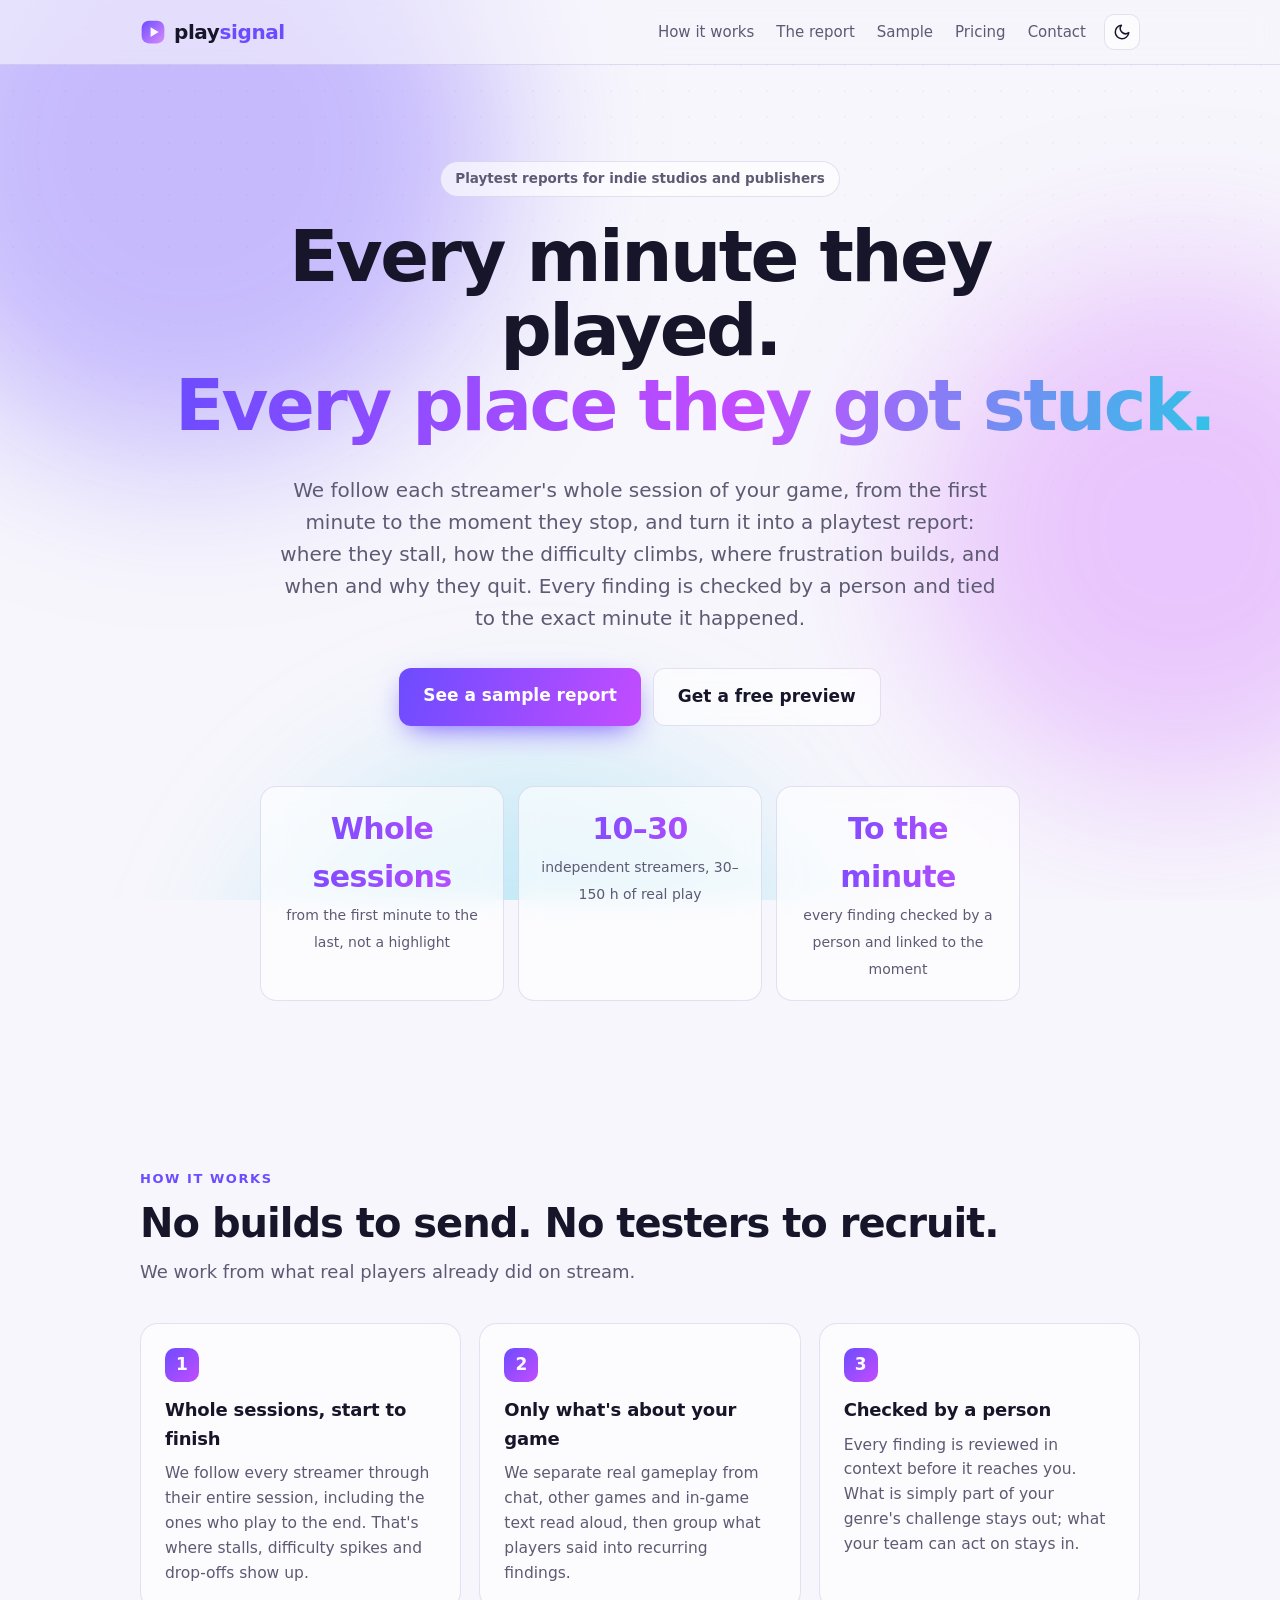
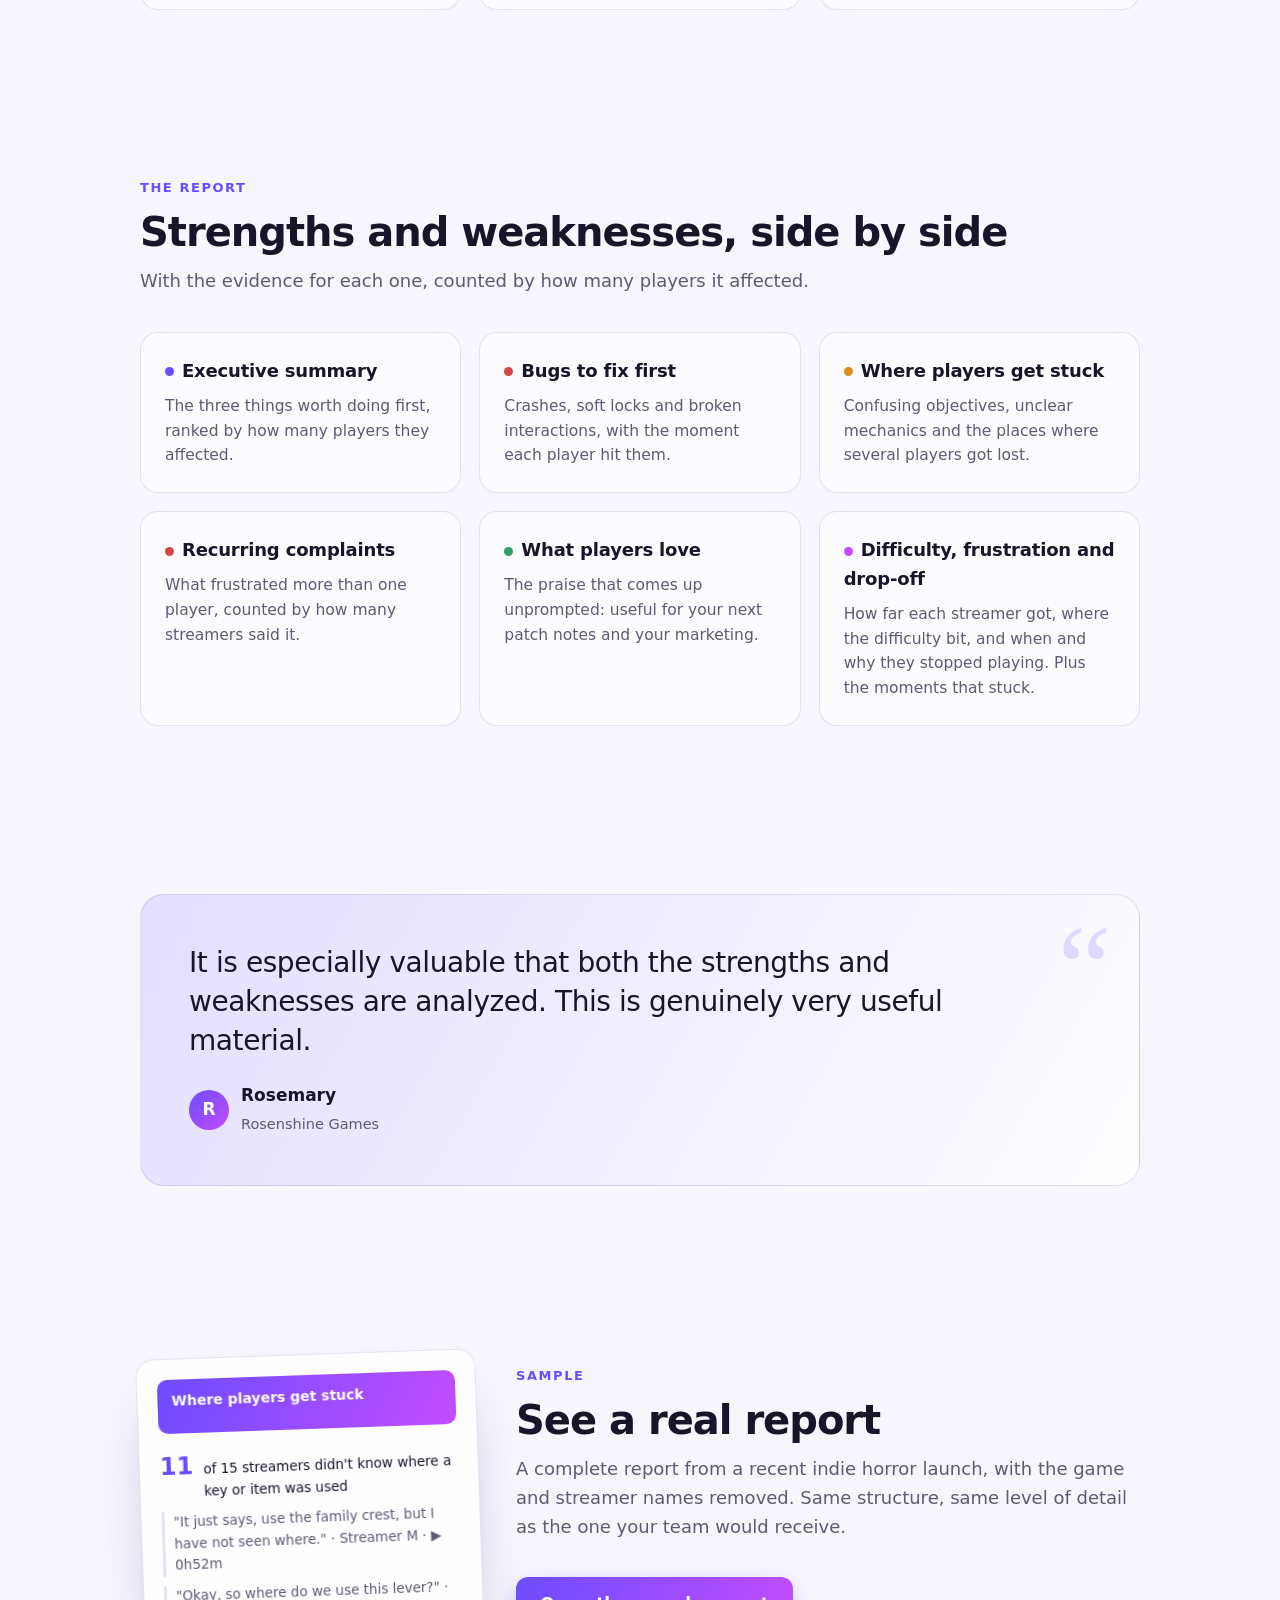
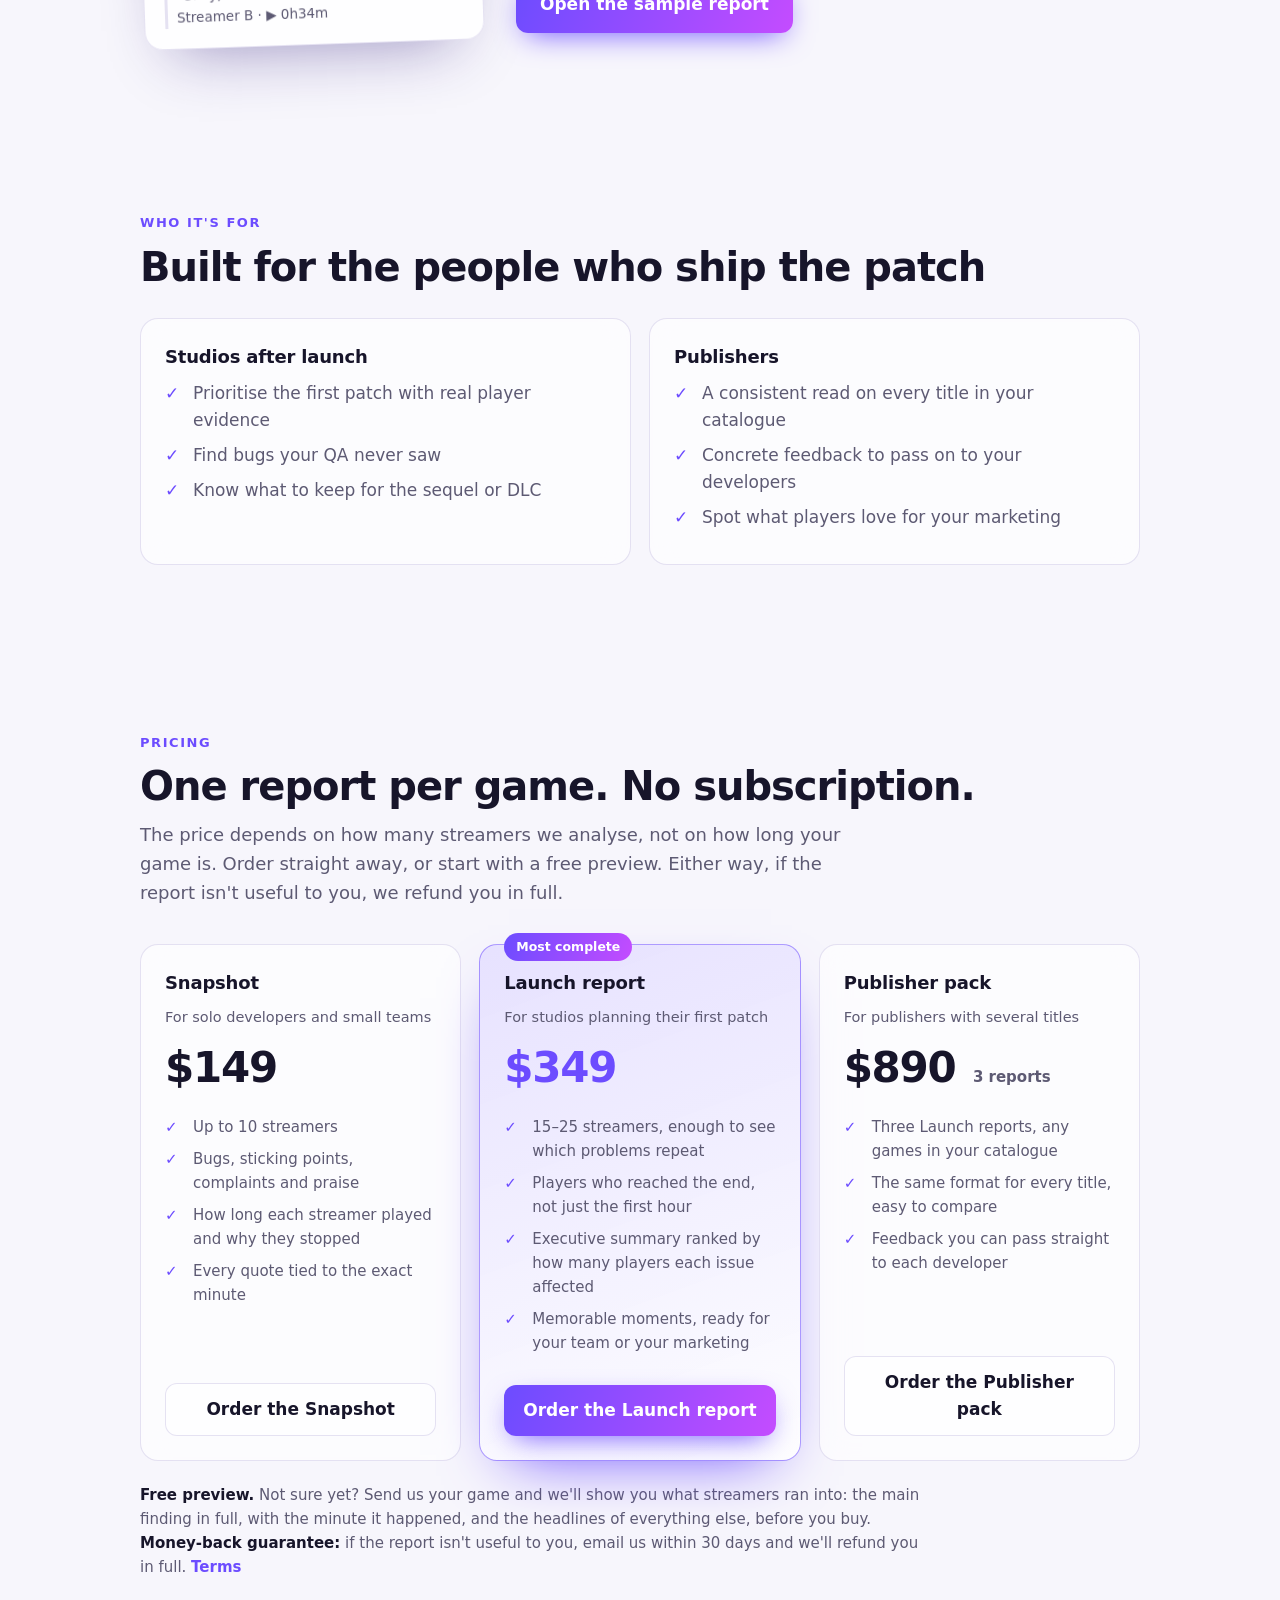
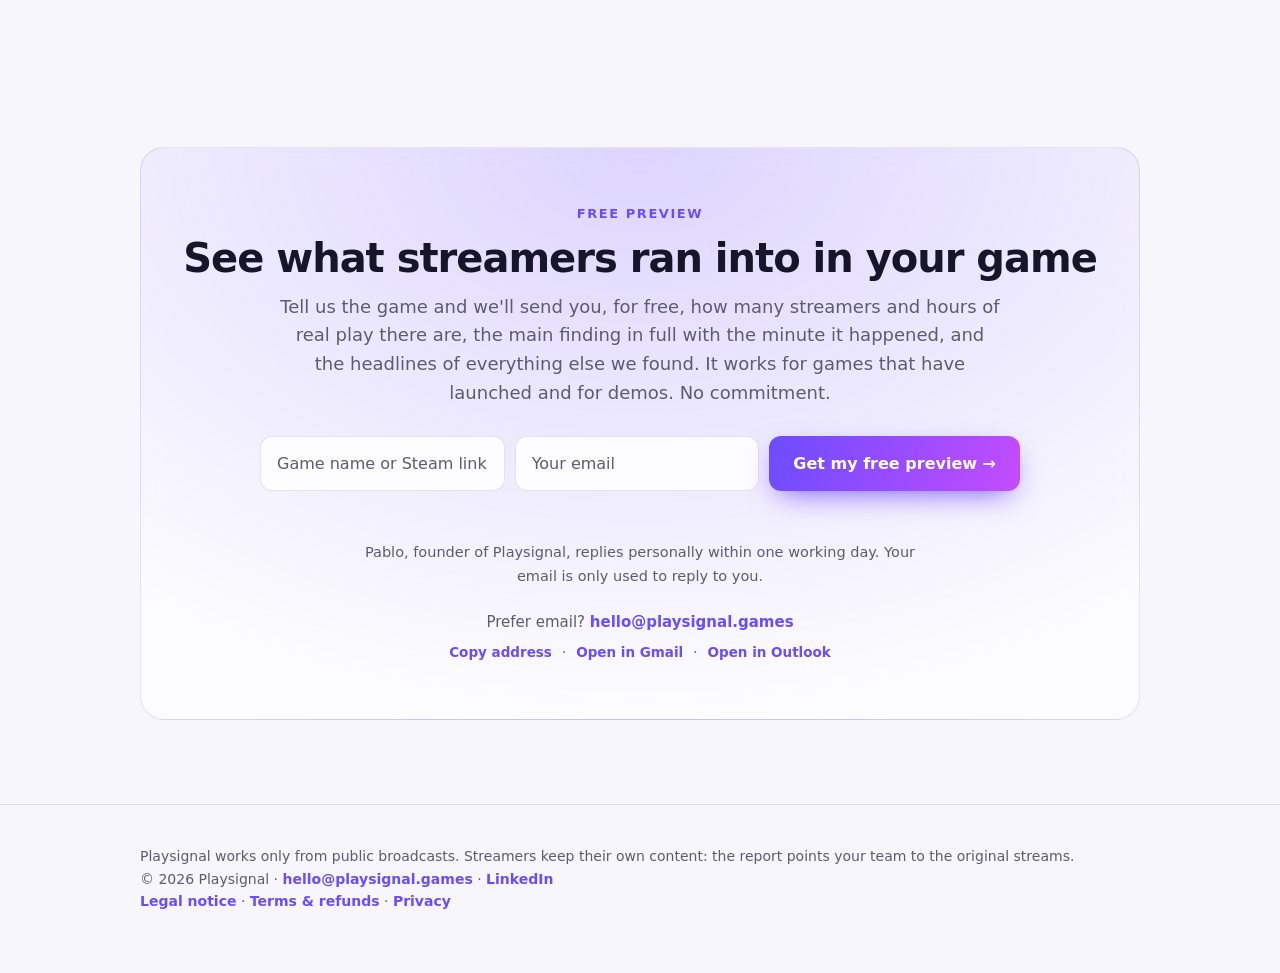
==== commit a62ccdd8: "Vista previa: el hallazgo principal completo y los titulares del resto Co-Authored-By: Claude Opus 5" ====
--- a/index.html
+++ b/index.html
@@ -211,7 +211,7 @@
             <a class="cta buy" href="https://buy.stripe.com/4gM9AVcaZ96r8wI2xB0oM02">Order the Publisher pack</a>
           </div>
         </div>
-        <p class="note"><a href="#contact"><b>Free preview.</b></a> Not sure yet? Send us your game and we'll show you the three main findings, with the minute each one happened, before you buy. <b>Money-back guarantee:</b> if the report isn't useful to you, email us within 30 days and we'll refund you in full. <a href="terms/">Terms</a></p>
+        <p class="note"><a href="#contact"><b>Free preview.</b></a> Not sure yet? Send us your game and we'll show you what streamers ran into: the main finding in full, with the minute it happened, and the headlines of everything else, before you buy. <b>Money-back guarantee:</b> if the report isn't useful to you, email us within 30 days and we'll refund you in full. <a href="terms/">Terms</a></p>
       </div>
     </section>
 
@@ -220,7 +220,7 @@
         <div class="contact">
           <div class="eyebrow">Free preview</div>
           <h2>See what streamers ran into in your game</h2>
-          <p class="sub">Tell us the game and we'll send you, for free, how many streamers and hours of real play there are, and the three main findings with the minute each one happened. It works for games that have launched and for demos. No commitment.</p>
+          <p class="sub">Tell us the game and we'll send you, for free, how many streamers and hours of real play there are, the main finding in full with the minute it happened, and the headlines of everything else we found. It works for games that have launched and for demos. No commitment.</p>
           <form class="check-form" action="https://formspree.io/f/xyekjydr" method="POST">
             <label class="sr" for="cf-game">Game name or Steam link</label>
             <input id="cf-game" name="game" type="text" required maxlength="200" placeholder="Game name or Steam link" autocomplete="off">
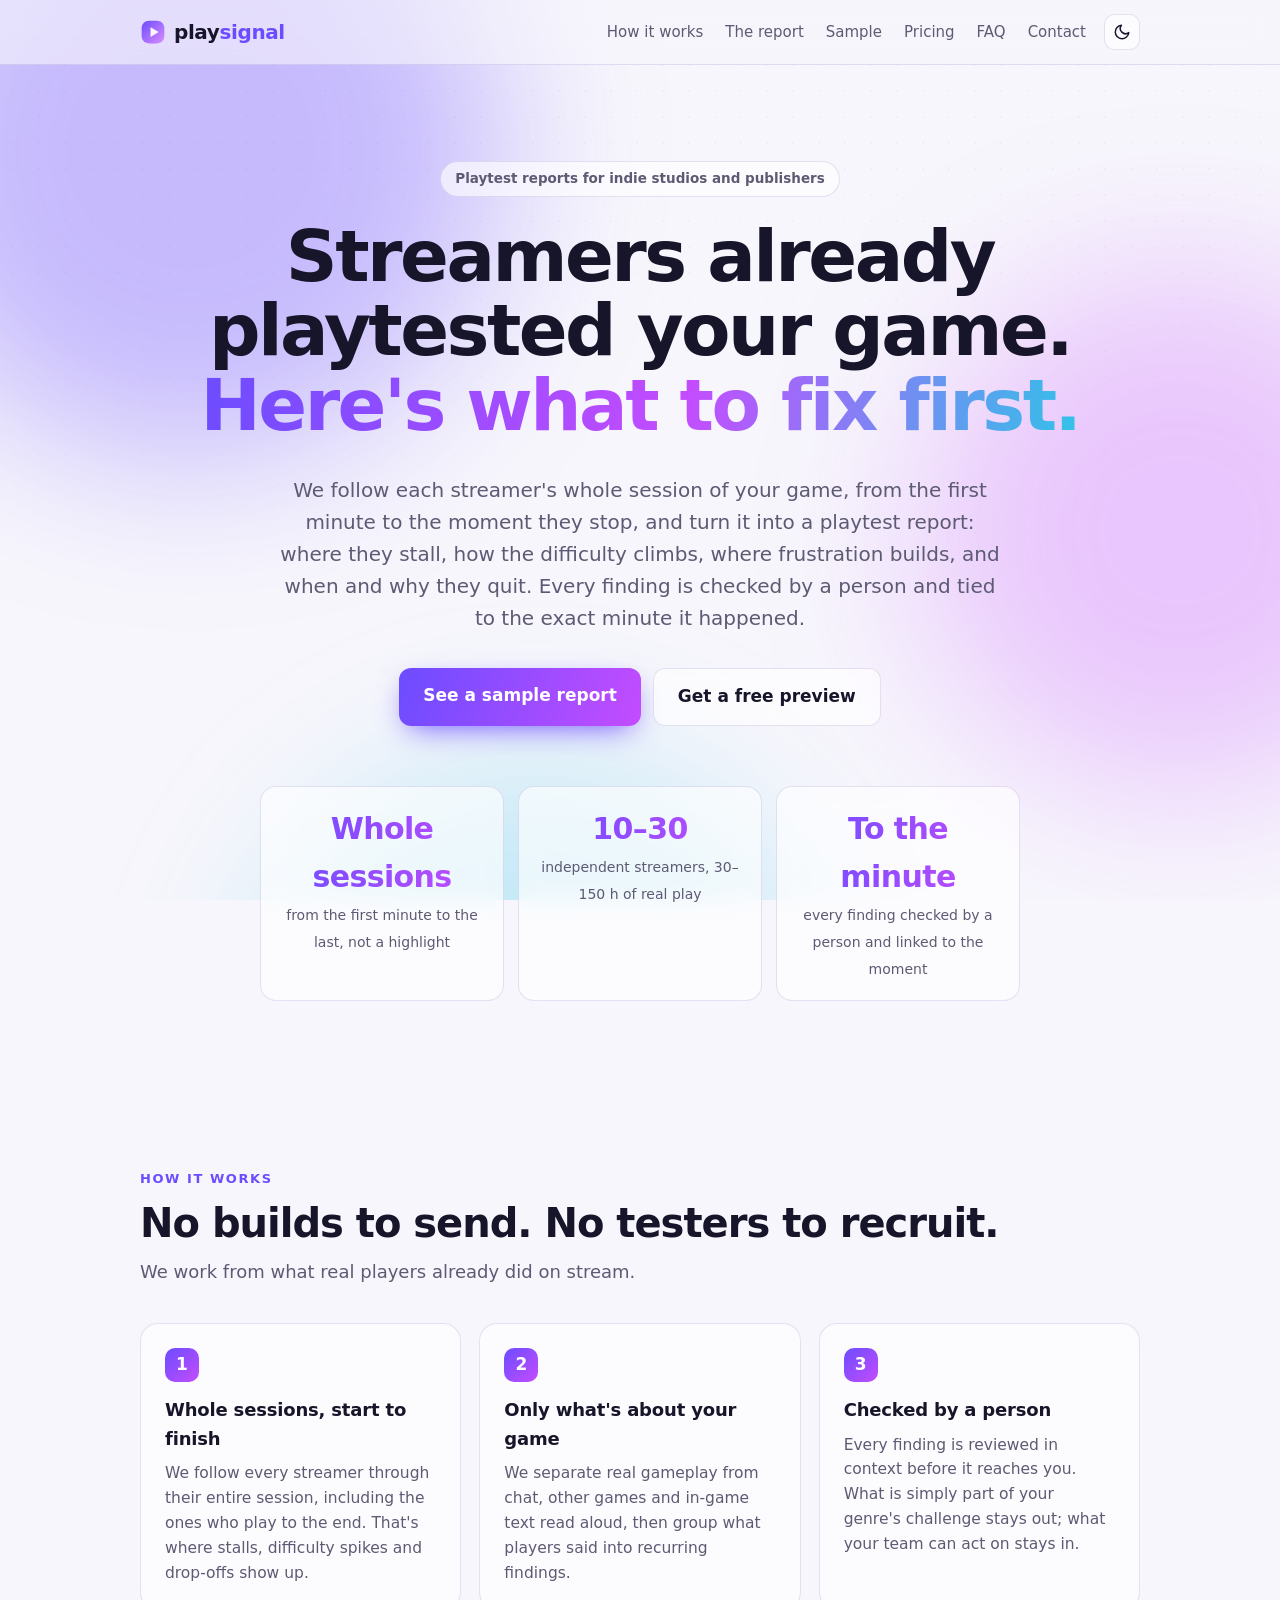
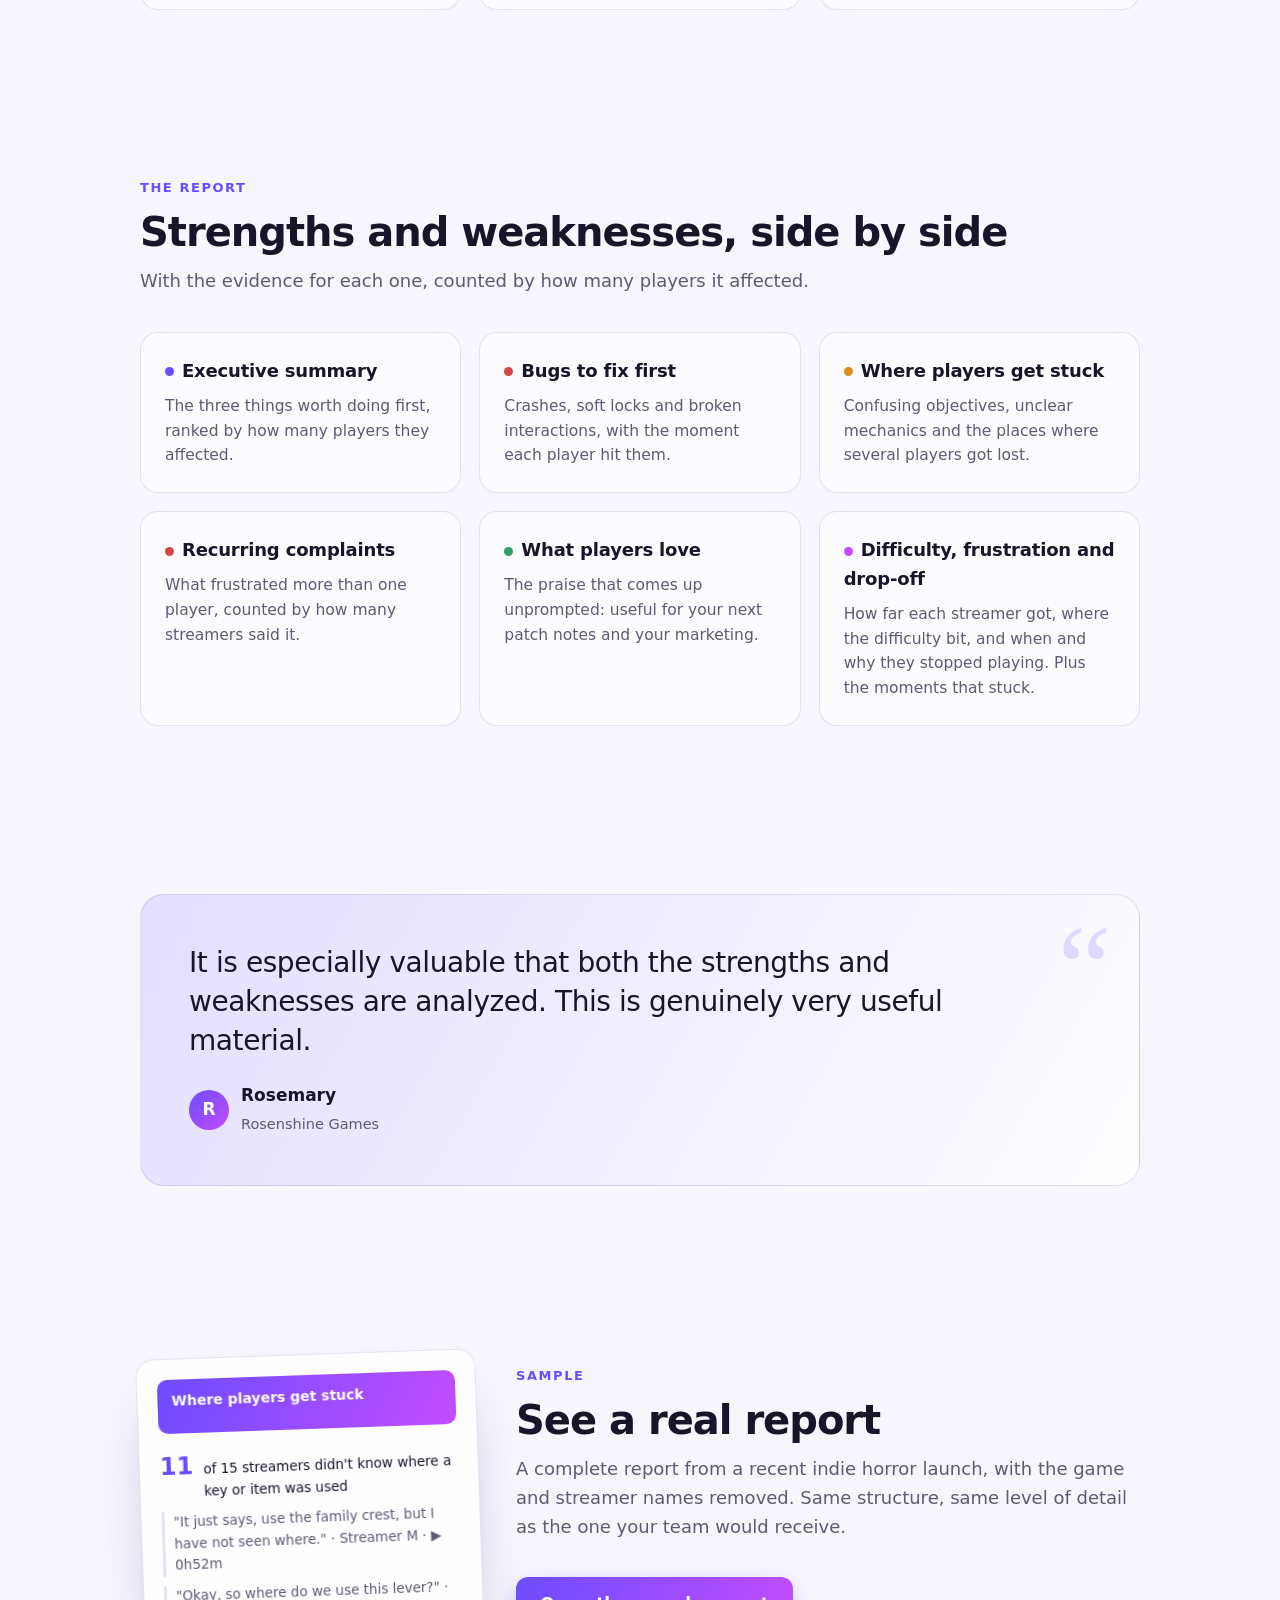
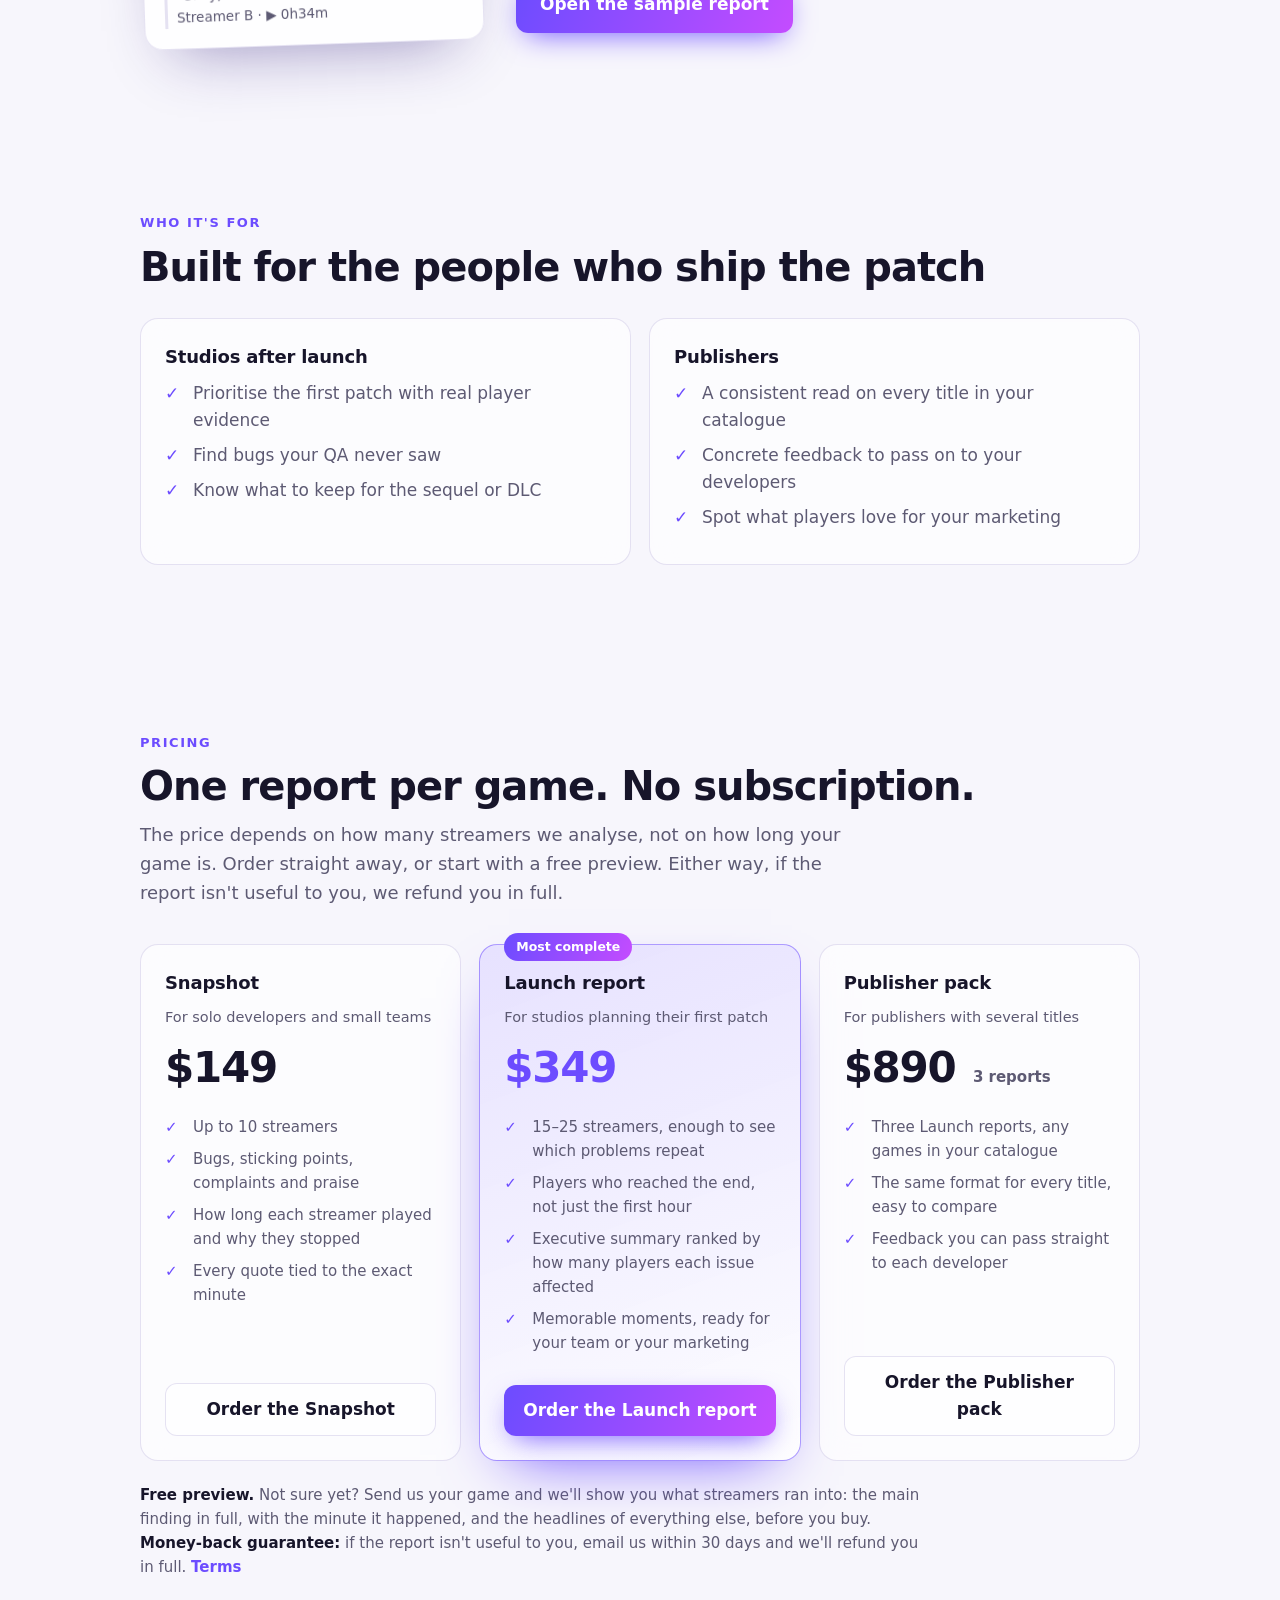
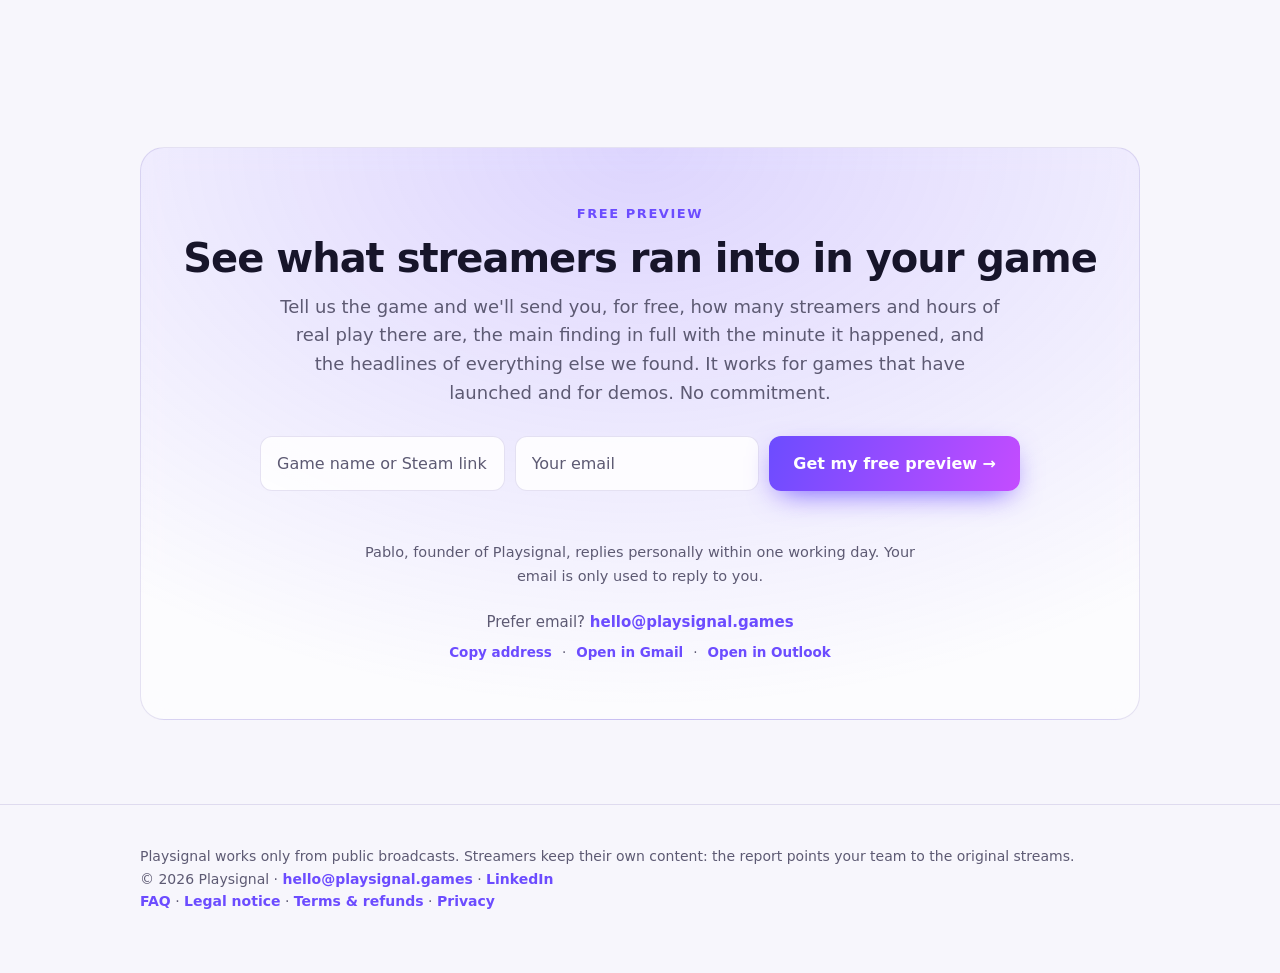
==== commit 1dc02299: "Titular nuevo, página de preguntas frecuentes, datos estructurados, sitemap y robots Co-Authored-By:" ====
--- a/index.html
+++ b/index.html
@@ -6,6 +6,7 @@
   <title>Playsignal: playtest feedback from real streams</title>
   <meta name="description" content="We watch how streamers actually play your game and turn it into a playtest report: what they loved, where they got stuck and what broke, each finding tied to the exact minute.">
   <link rel="canonical" href="https://playsignal.games/">
+  <script type="application/ld+json">{"@context": "https://schema.org", "@graph": [{"@type": "Organization", "@id": "https://playsignal.games/#org", "name": "Playsignal", "url": "https://playsignal.games/", "logo": "https://playsignal.games/favicon.svg", "email": "hello@playsignal.games", "founder": {"@type": "Person", "name": "Pablo Hernández Marín"}, "sameAs": ["https://www.linkedin.com/in/pablo-hern%C3%A1ndez-mar%C3%ADn-67a8a1442/"]}, {"@type": "Service", "@id": "https://playsignal.games/#service", "name": "Playtest reports from Twitch streams", "serviceType": "Game playtest report", "provider": {"@id": "https://playsignal.games/#org"}, "areaServed": "Worldwide", "audience": {"@type": "Audience", "audienceType": "Indie game studios and publishers"}, "description": "We follow independent streamers through their whole sessions of your game and deliver a written playtest report: bugs, sticking points, complaints, praise and why players stopped, each finding linked to the exact minute of the stream and checked by a person.", "offers": [{"@type": "Offer", "name": "Snapshot", "price": "149", "priceCurrency": "USD", "description": "Up to 10 streamers"}, {"@type": "Offer", "name": "Launch report", "price": "349", "priceCurrency": "USD", "description": "15 to 25 streamers"}, {"@type": "Offer", "name": "Publisher pack", "price": "890", "priceCurrency": "USD", "description": "Three Launch reports"}]}]}</script>
   <link rel="icon" href="favicon.svg" type="image/svg+xml">
   <meta property="og:type" content="website">
   <meta property="og:site_name" content="Playsignal">
@@ -17,7 +18,7 @@
   <meta property="og:image:height" content="630">
   <meta name="twitter:card" content="summary_large_image">
   <script src="theme.js?v=1"></script>
-  <link rel="stylesheet" href="style.css?v=9">
+  <link rel="stylesheet" href="style.css?v=10">
   <script src="script.js?v=6" defer></script>
   <script>(function(){try{var u=new URL(location.href),r=u.searchParams.get('ref');if(r&&!u.searchParams.get('utm_campaign')){u.searchParams.set('utm_campaign',r);history.replaceState(null,'',u)}}catch(e){}})();</script>
   <script data-goatcounter="https://playsignal.goatcounter.com/count" async src="https://gc.zgo.at/count.js"></script>
@@ -34,6 +35,7 @@
         <a href="#report">The report</a>
         <a class="keep" href="sample/">Sample</a>
         <a href="#pricing">Pricing</a>
+        <a href="faq/">FAQ</a>
         <a class="keep" href="#contact">Contact</a>
         <button class="theme-toggle" type="button" aria-label="Switch light or dark theme" title="Switch theme"><svg class="moon" viewBox="0 0 24 24" fill="none" stroke="currentColor" stroke-width="2" stroke-linecap="round" stroke-linejoin="round"><path d="M21 12.8A9 9 0 1 1 11.2 3a7 7 0 0 0 9.8 9.8z"/></svg><svg class="sun" viewBox="0 0 24 24" fill="none" stroke="currentColor" stroke-width="2" stroke-linecap="round" stroke-linejoin="round"><circle cx="12" cy="12" r="4.5"/><path d="M12 2v2M12 20v2M4.9 4.9l1.4 1.4M17.7 17.7l1.4 1.4M2 12h2M20 12h2M4.9 19.1l1.4-1.4M17.7 6.3l1.4-1.4"/></svg></button>
       </nav>
@@ -43,7 +45,7 @@
   <main>
     <div class="wrap hero">
       <span class="badge">Playtest reports for indie studios and publishers</span>
-      <h1>Every minute they played. <em>Every place they got stuck.</em></h1>
+      <h1>Streamers already playtested your game. <em>Here's what to fix first.</em></h1>
       <p class="lead">We follow each streamer's whole session of your game, from the first minute to the moment they stop, and turn it into a playtest report: where they stall, how the difficulty climbs, where frustration builds, and when and why they quit. Every finding is checked by a person and tied to the exact minute it happened.</p>
       <div class="ctas">
         <a class="cta" href="sample/">See a sample report</a>
@@ -249,7 +251,7 @@
     <div class="wrap">
       Playsignal works only from public broadcasts. Streamers keep their own content: the report points your team to the original streams.
       <br>© 2026 Playsignal · <a href="mailto:hello@playsignal.games">hello@playsignal.games</a> · <a href="https://www.linkedin.com/in/pablo-hern%C3%A1ndez-mar%C3%ADn-67a8a1442/" target="_blank" rel="noopener">LinkedIn</a>
-      <br><a href="legal/">Legal notice</a> · <a href="terms/">Terms &amp; refunds</a> · <a href="privacy/">Privacy</a>
+      <br><a href="faq/">FAQ</a> · <a href="legal/">Legal notice</a> · <a href="terms/">Terms &amp; refunds</a> · <a href="privacy/">Privacy</a>
     </div>
   </footer>
 </body>
--- a/style.css
+++ b/style.css
@@ -227,4 +227,4 @@
 .hero.legal p.lead { margin-left: 0; }
 .hero.legal h2 { font-size: 20px; margin: 36px 0 8px; letter-spacing: -0.01em; }
 .hero.legal p { color: var(--muted); line-height: 1.65; margin: 0 0 12px; }
-.hero.legal a { color: var(--accent); }
+.hero.legal a:not(.cta) { color: var(--accent); }
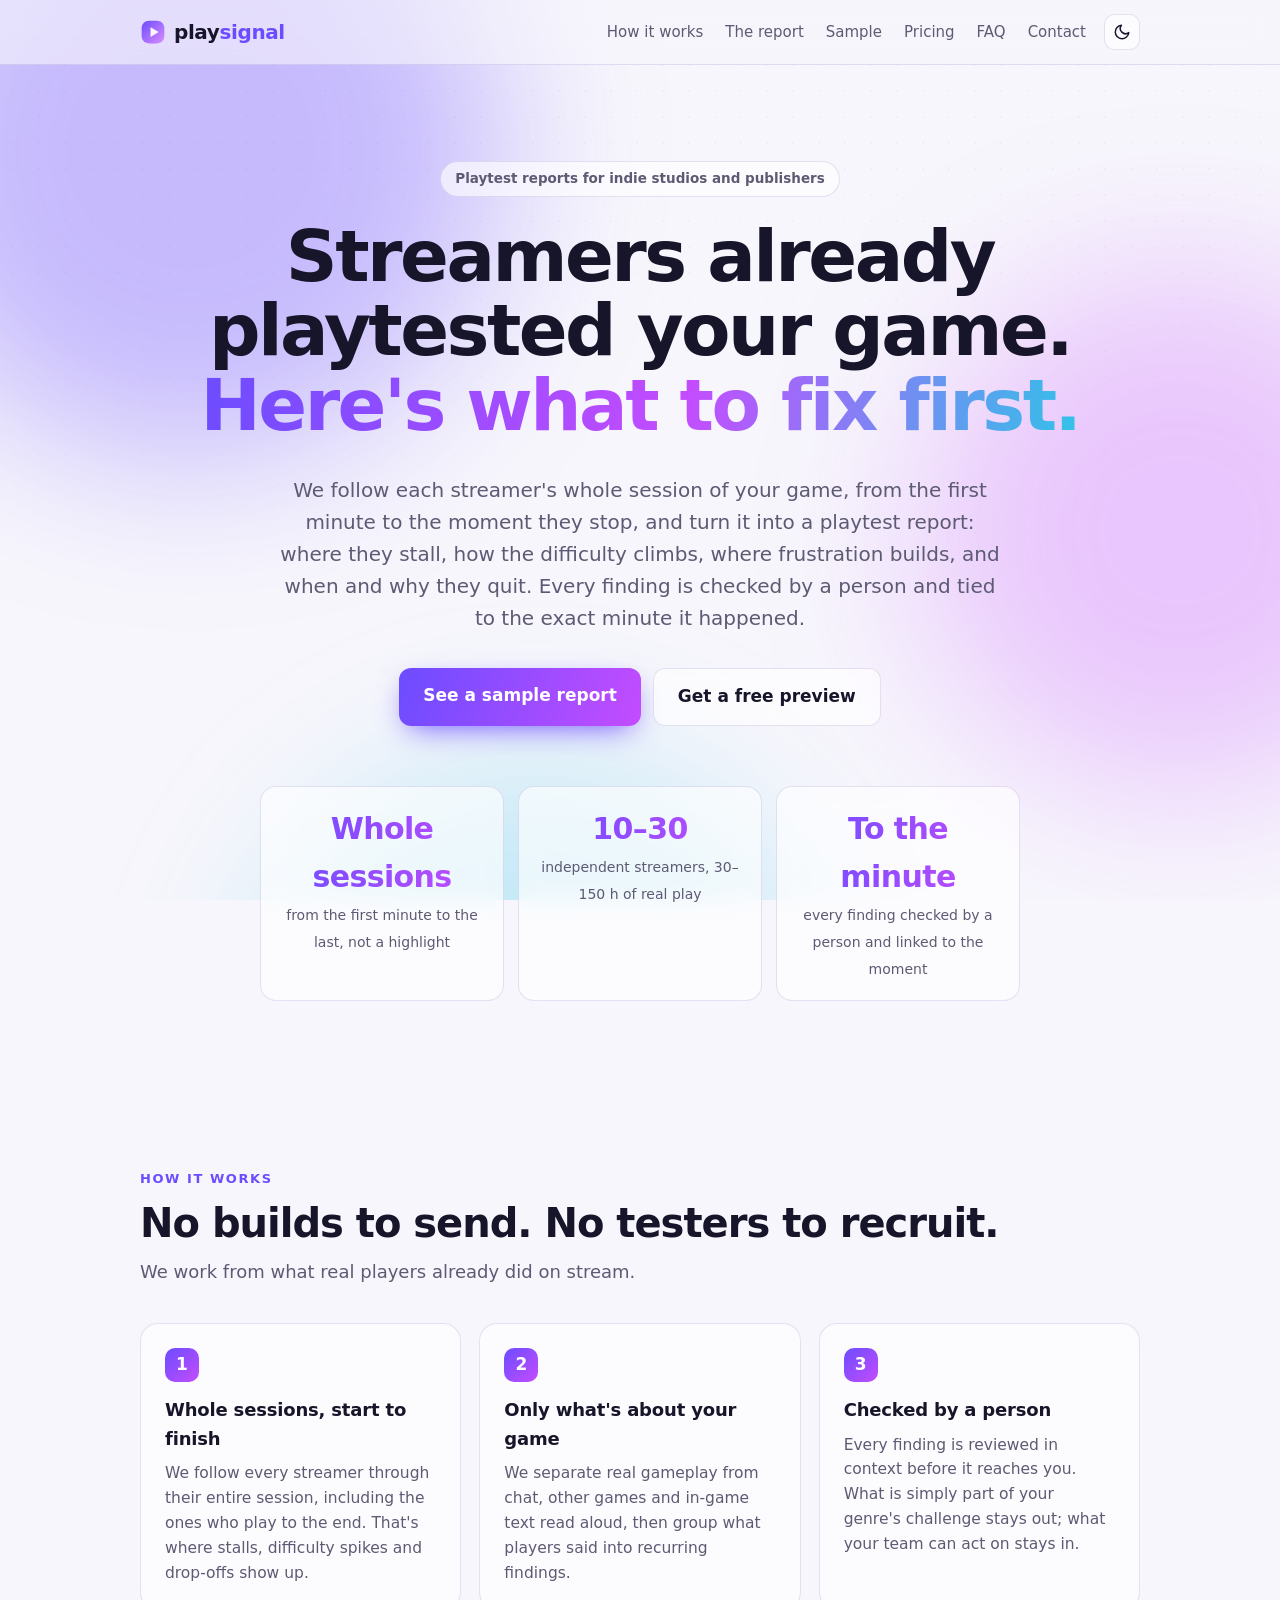
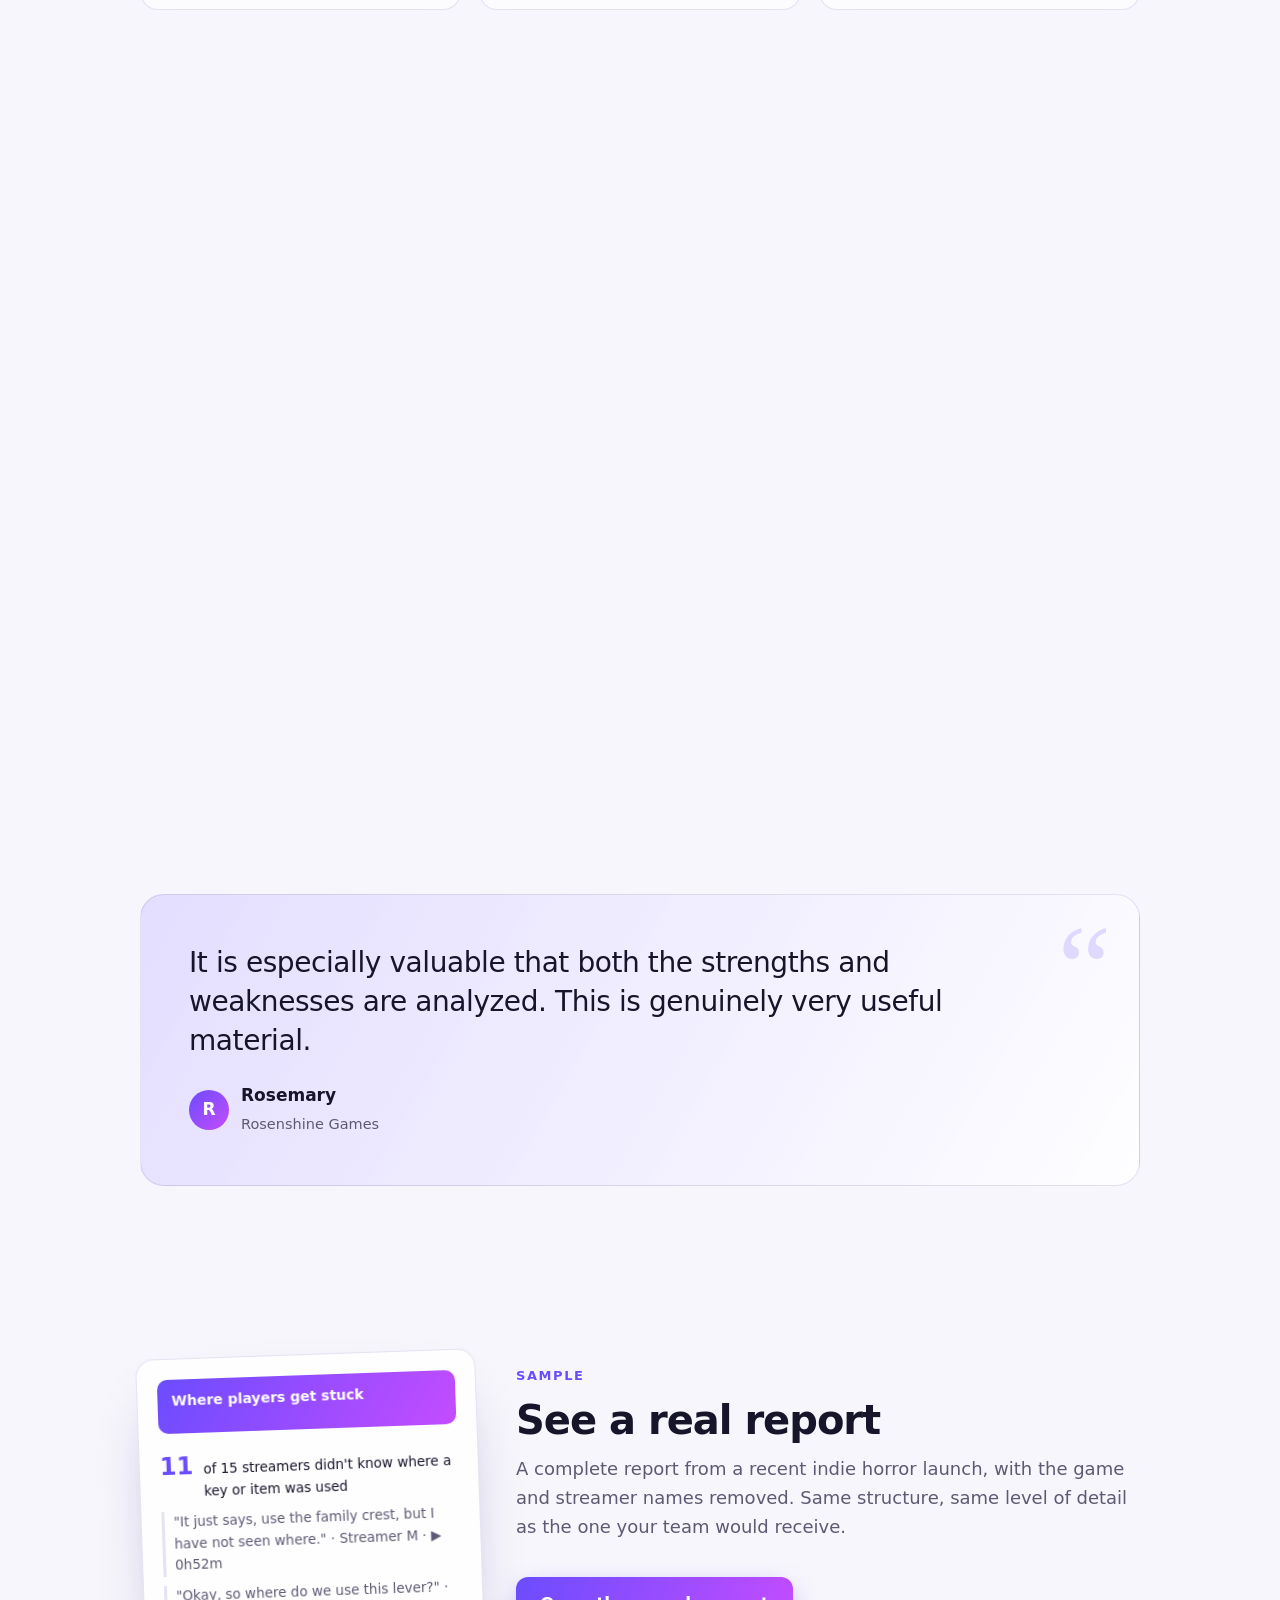
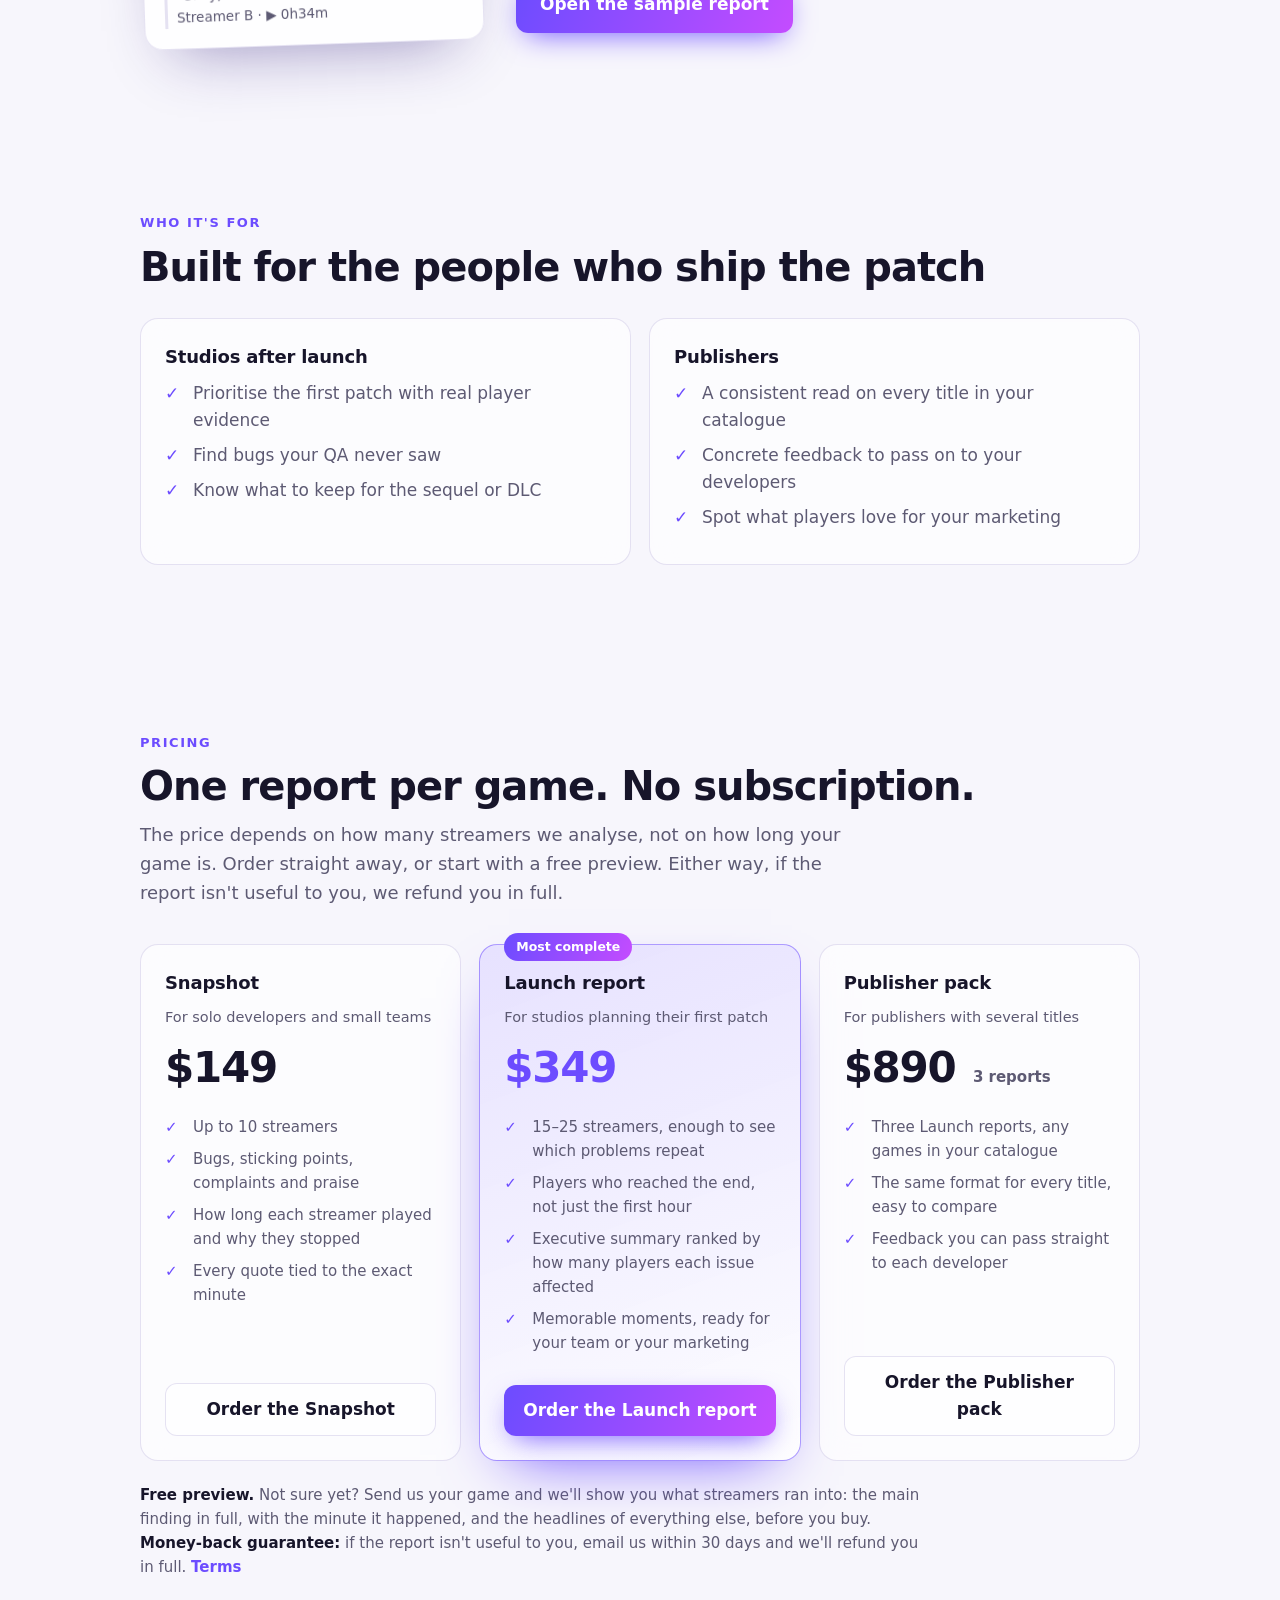
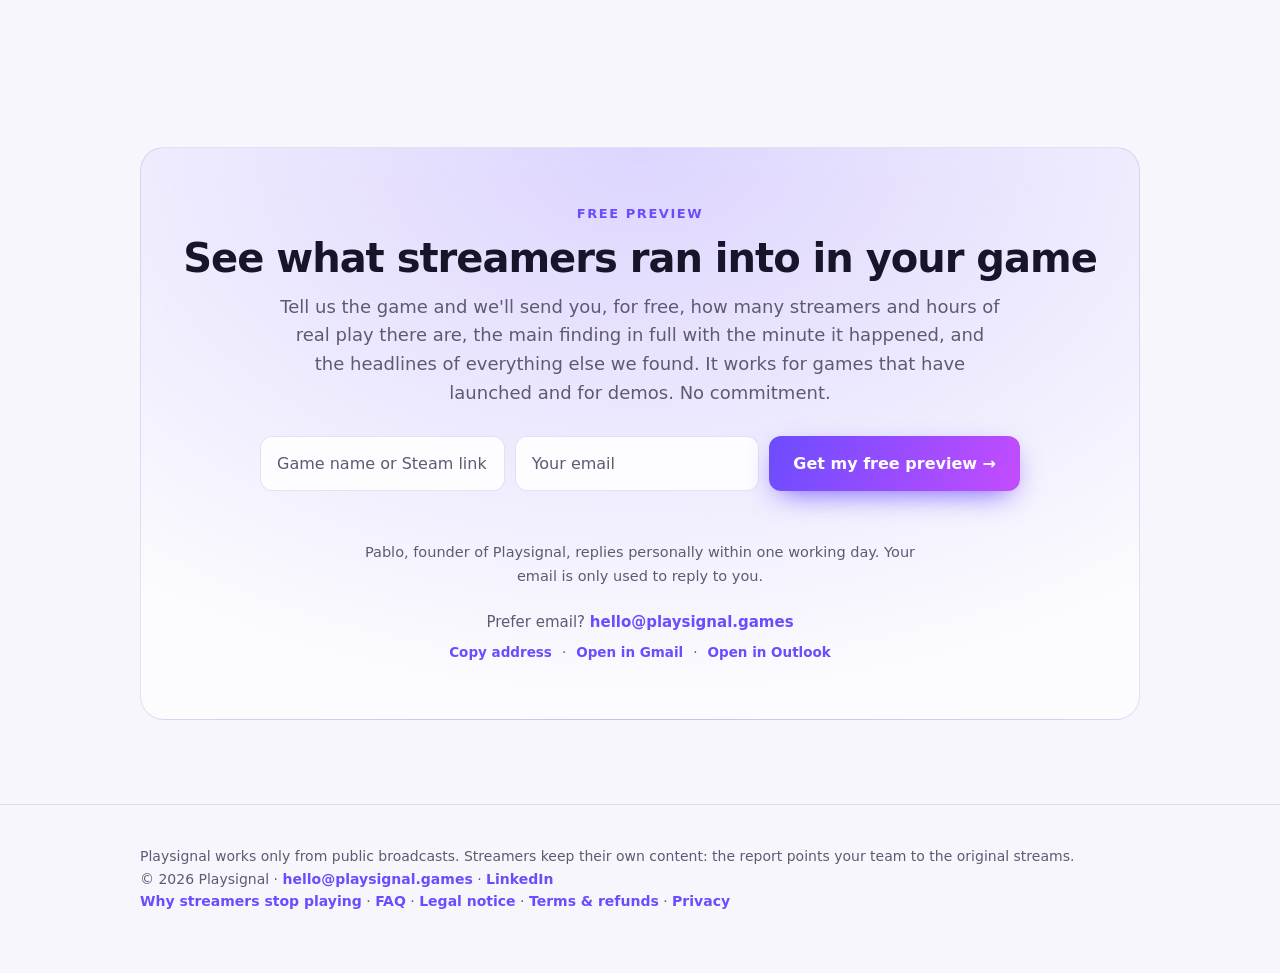
==== commit 1f0b4efa: "Guía: por qué los streamers dejan de jugar (datos de 885 h) Co-Authored-By: Claude Opus 5.5 <noreply" ====
--- a/index.html
+++ b/index.html
@@ -4,7 +4,7 @@
   <meta charset="utf-8">
   <meta name="viewport" content="width=device-width, initial-scale=1">
   <title>Playsignal: playtest feedback from real streams</title>
-  <meta name="description" content="We watch how streamers actually play your game and turn it into a playtest report: what they loved, where they got stuck and what broke, each finding tied to the exact minute.">
+  <meta name="description" content="Streamers already playtested your game. We turn their whole sessions into a report of what to fix first, every finding linked to the exact minute.">
   <link rel="canonical" href="https://playsignal.games/">
   <script type="application/ld+json">{"@context": "https://schema.org", "@graph": [{"@type": "Organization", "@id": "https://playsignal.games/#org", "name": "Playsignal", "url": "https://playsignal.games/", "logo": "https://playsignal.games/favicon.svg", "email": "hello@playsignal.games", "founder": {"@type": "Person", "name": "Pablo Hernández Marín"}, "sameAs": ["https://www.linkedin.com/in/pablo-hern%C3%A1ndez-mar%C3%ADn-67a8a1442/"]}, {"@type": "Service", "@id": "https://playsignal.games/#service", "name": "Playtest reports from Twitch streams", "serviceType": "Game playtest report", "provider": {"@id": "https://playsignal.games/#org"}, "areaServed": "Worldwide", "audience": {"@type": "Audience", "audienceType": "Indie game studios and publishers"}, "description": "We follow independent streamers through their whole sessions of your game and deliver a written playtest report: bugs, sticking points, complaints, praise and why players stopped, each finding linked to the exact minute of the stream and checked by a person.", "offers": [{"@type": "Offer", "name": "Snapshot", "price": "149", "priceCurrency": "USD", "description": "Up to 10 streamers"}, {"@type": "Offer", "name": "Launch report", "price": "349", "priceCurrency": "USD", "description": "15 to 25 streamers"}, {"@type": "Offer", "name": "Publisher pack", "price": "890", "priceCurrency": "USD", "description": "Three Launch reports"}]}]}</script>
   <link rel="icon" href="favicon.svg" type="image/svg+xml">
@@ -12,7 +12,7 @@
   <meta property="og:site_name" content="Playsignal">
   <meta property="og:url" content="https://playsignal.games/">
   <meta property="og:title" content="Playsignal: playtest feedback from real streams">
-  <meta property="og:description" content="What streamers loved, where they got stuck and what broke in your game, every finding tied to the exact minute.">
+  <meta property="og:description" content="Streamers already playtested your game. Here's what to fix first, every finding linked to the exact minute.">
   <meta property="og:image" content="https://playsignal.games/og.png?v=2">
   <meta property="og:image:width" content="1200">
   <meta property="og:image:height" content="630">
@@ -29,7 +29,7 @@
 
   <header class="top">
     <div class="wrap">
-      <a class="logo" href="./"><img class="mark" src="favicon.svg" alt="">play<span>signal</span></a>
+      <a class="logo" href="./"><img class="mark" src="favicon.svg" alt="Playsignal logo">play<span>signal</span></a>
       <nav>
         <a href="#how">How it works</a>
         <a href="#report">The report</a>
@@ -251,7 +251,7 @@
     <div class="wrap">
       Playsignal works only from public broadcasts. Streamers keep their own content: the report points your team to the original streams.
       <br>© 2026 Playsignal · <a href="mailto:hello@playsignal.games">hello@playsignal.games</a> · <a href="https://www.linkedin.com/in/pablo-hern%C3%A1ndez-mar%C3%ADn-67a8a1442/" target="_blank" rel="noopener">LinkedIn</a>
-      <br><a href="faq/">FAQ</a> · <a href="legal/">Legal notice</a> · <a href="terms/">Terms &amp; refunds</a> · <a href="privacy/">Privacy</a>
+      <br><a href="guides/why-streamers-stop-playing/">Why streamers stop playing</a> · <a href="faq/">FAQ</a> · <a href="legal/">Legal notice</a> · <a href="terms/">Terms &amp; refunds</a> · <a href="privacy/">Privacy</a>
     </div>
   </footer>
 </body>
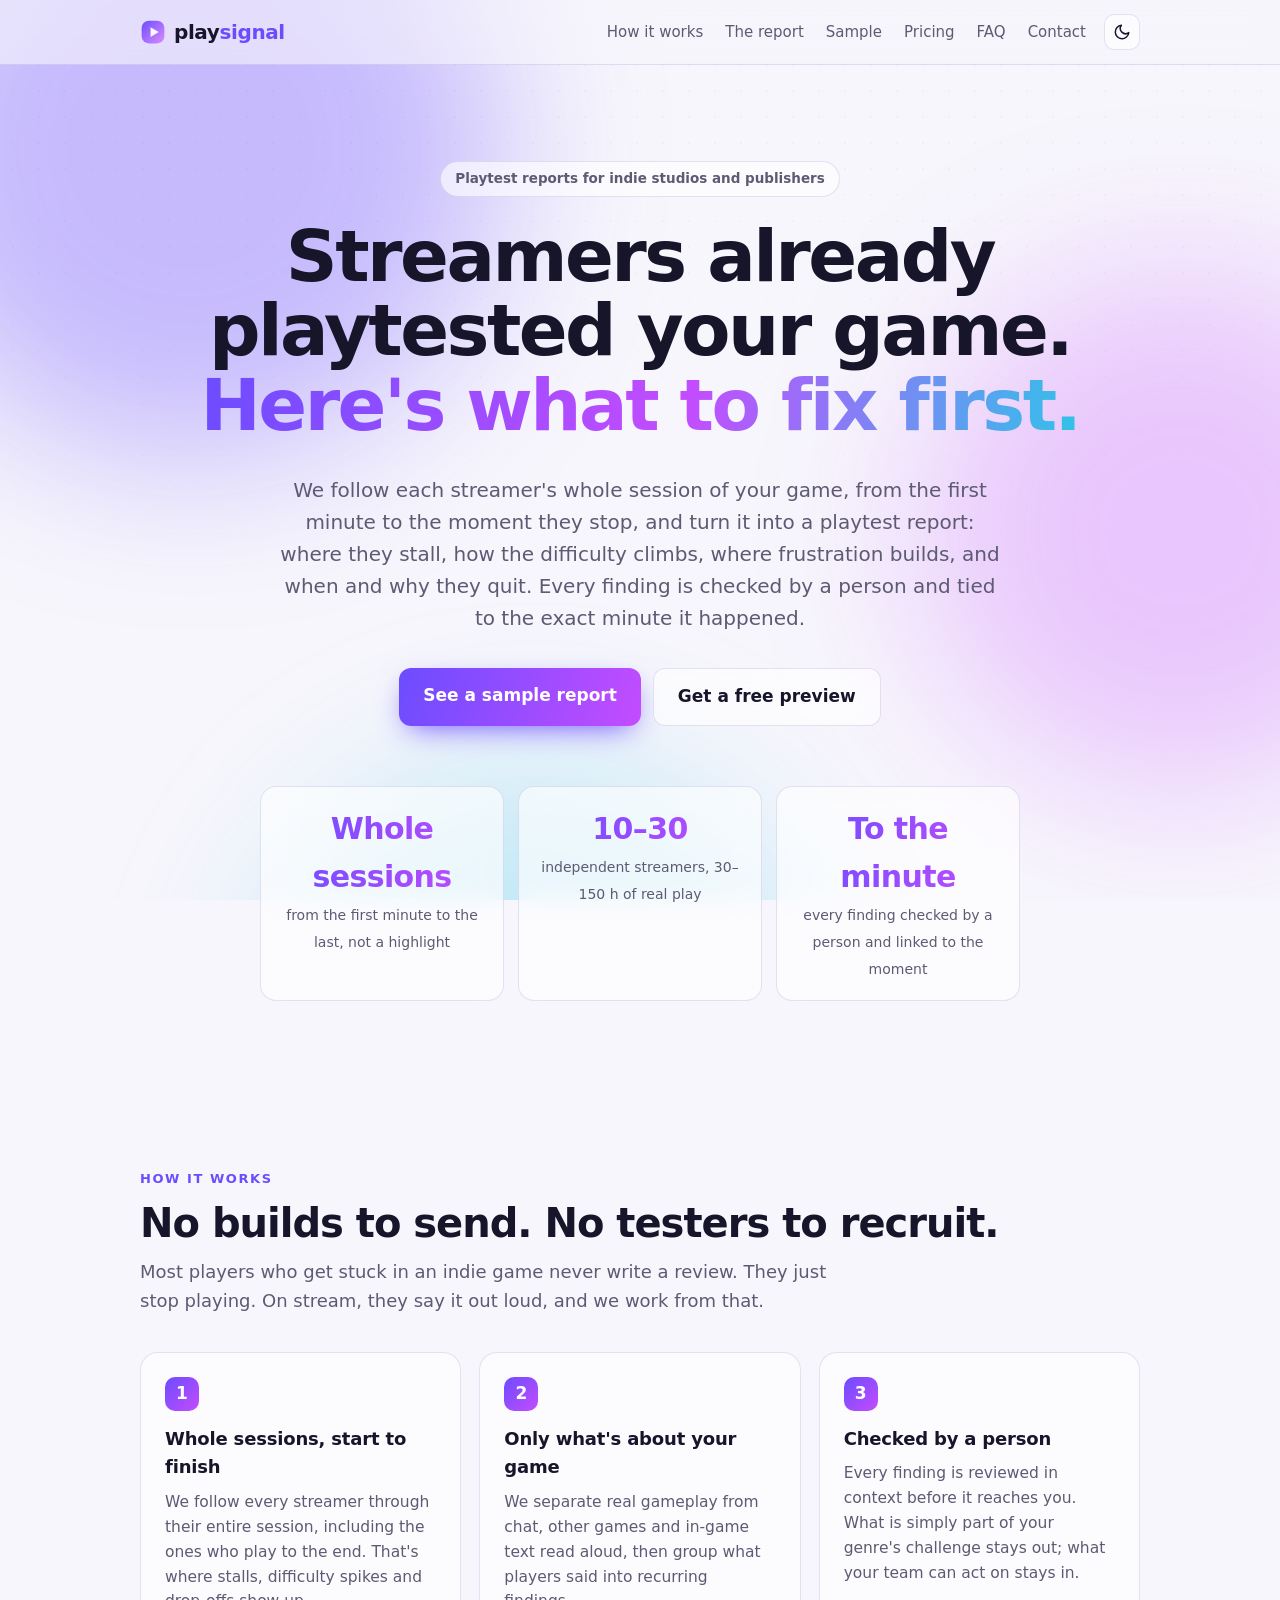
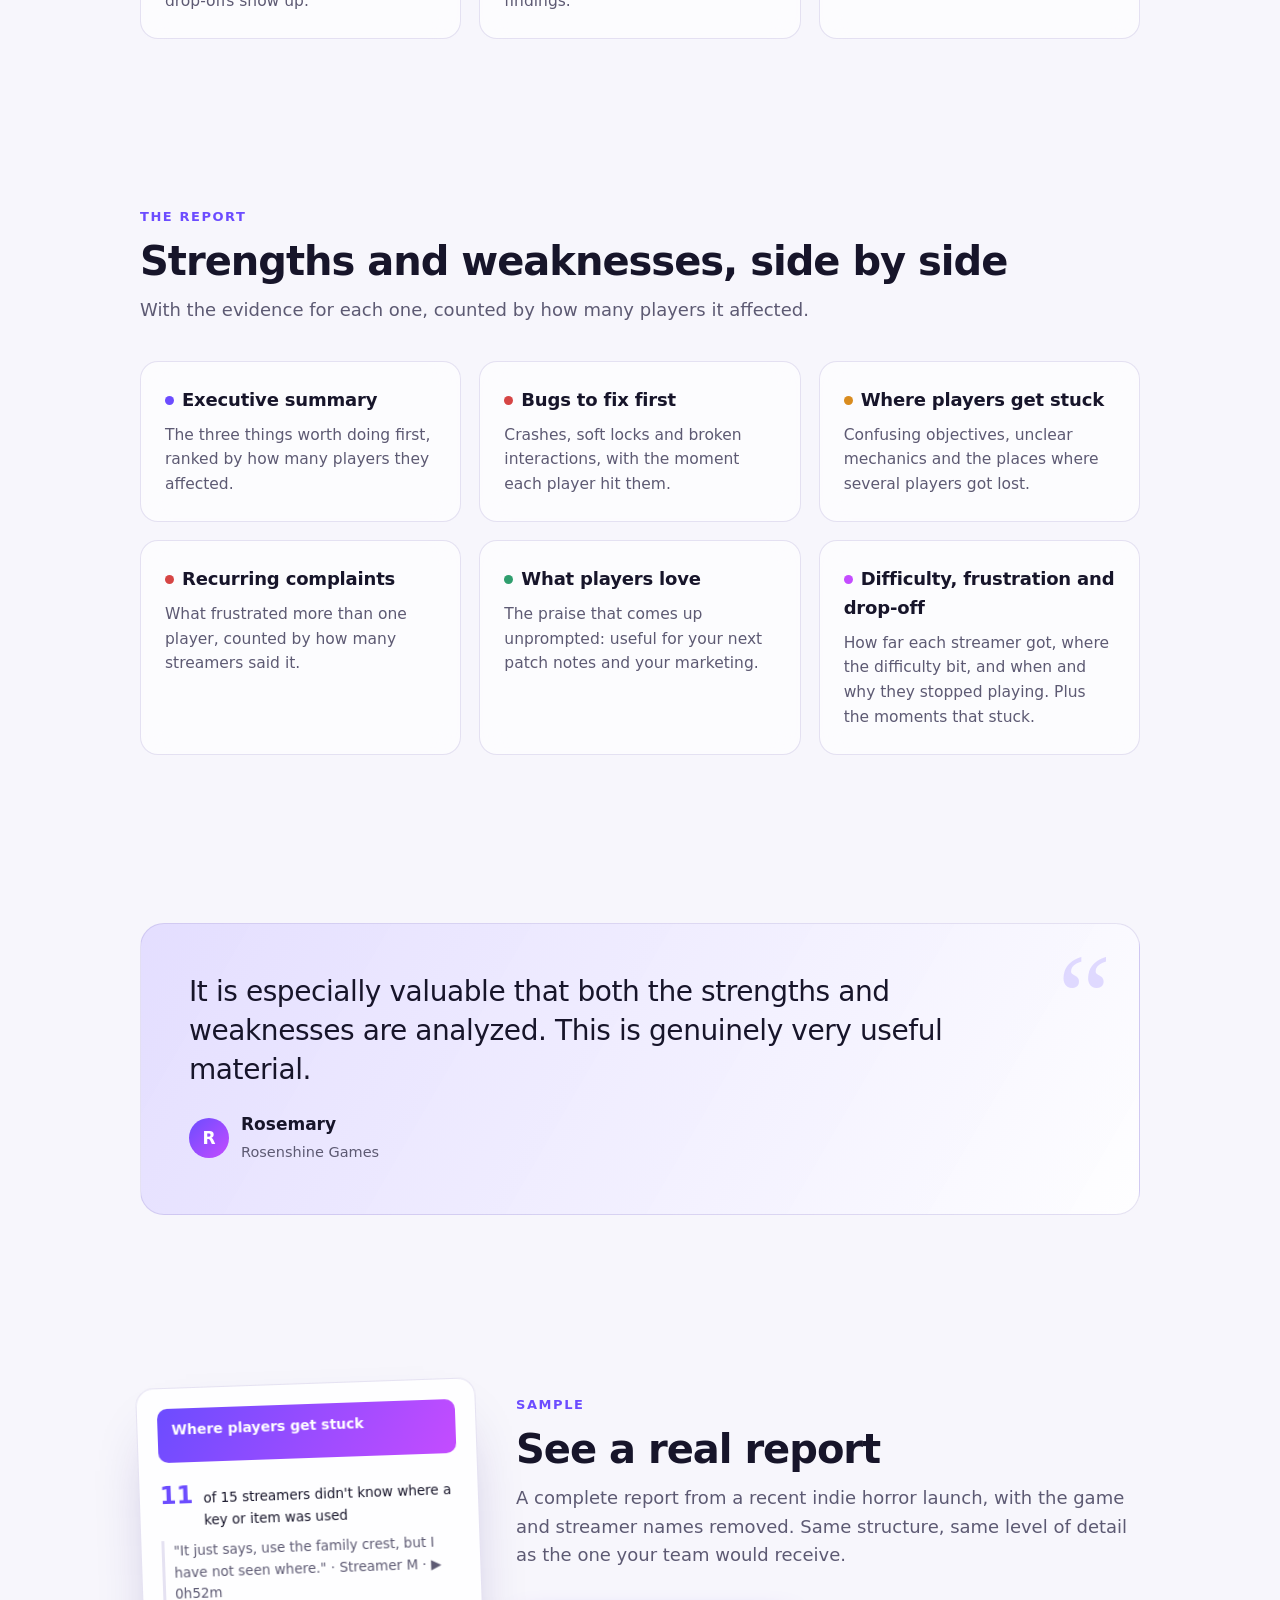
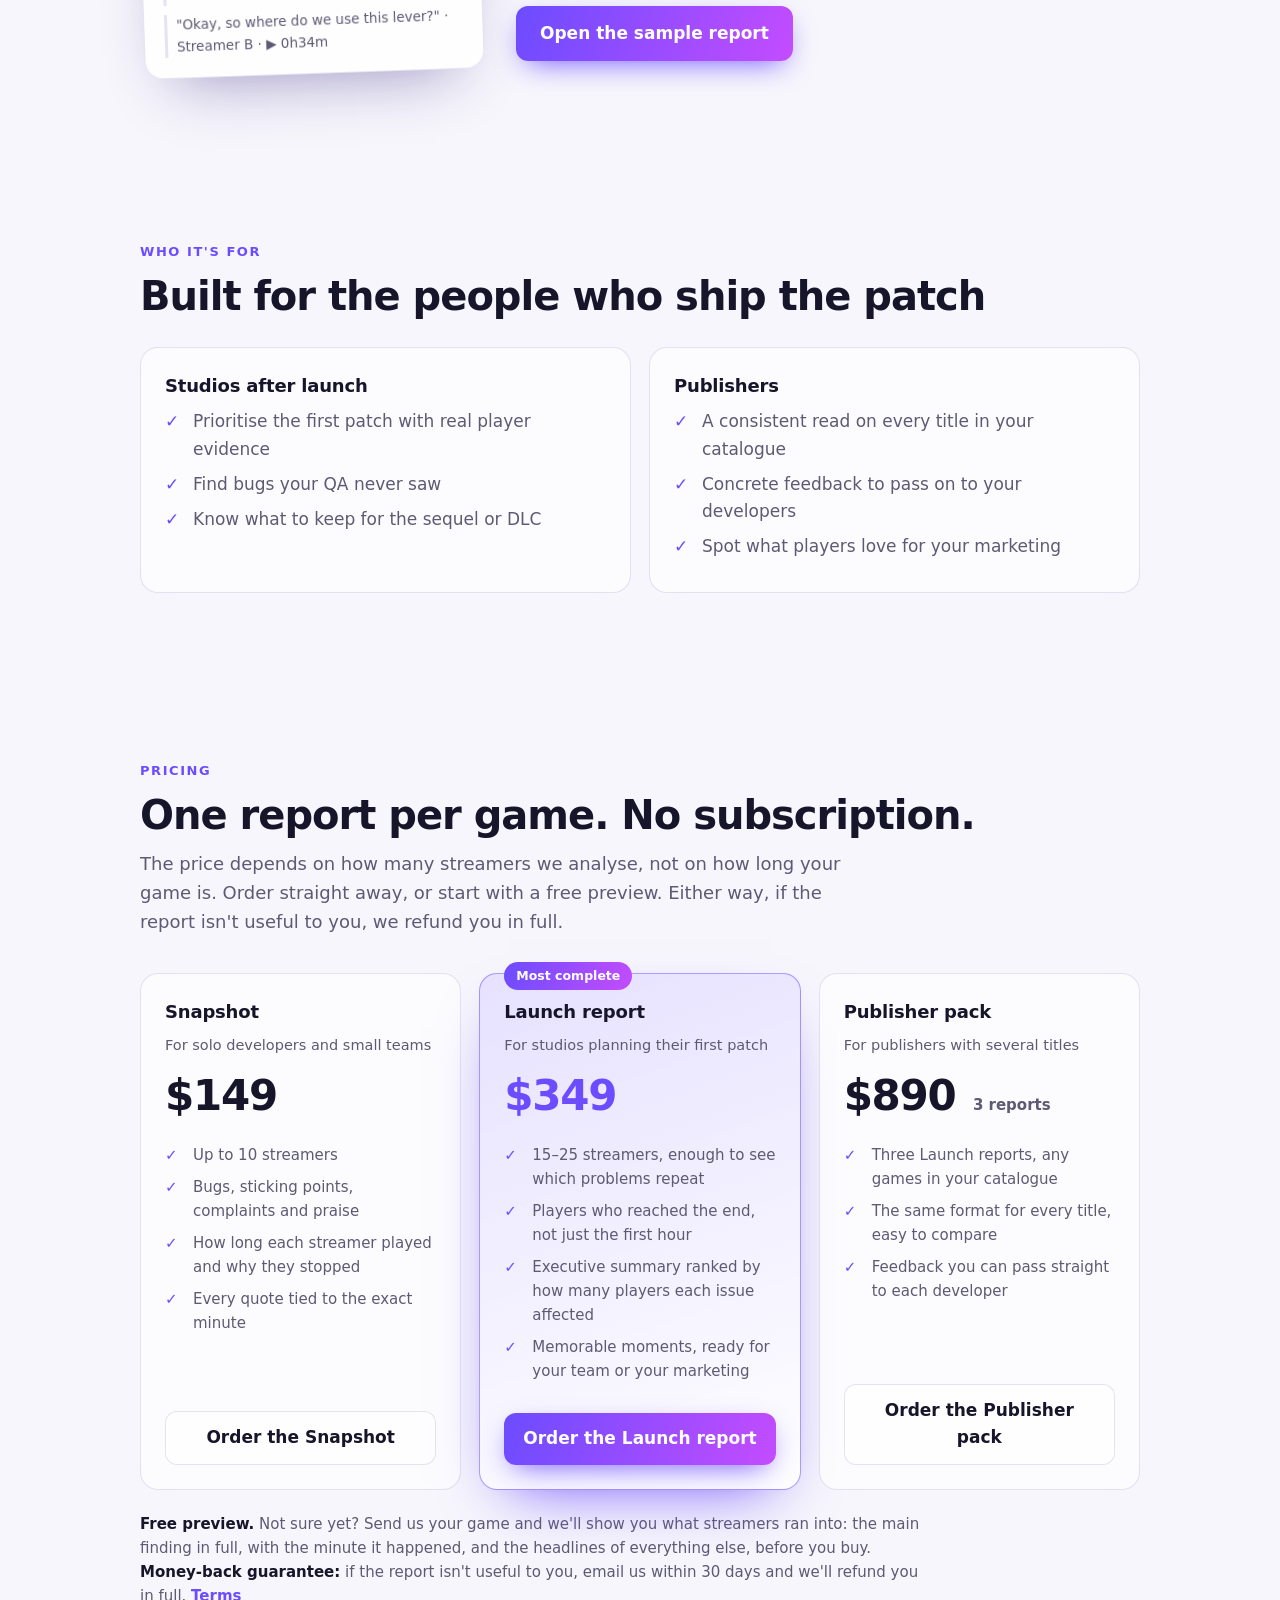
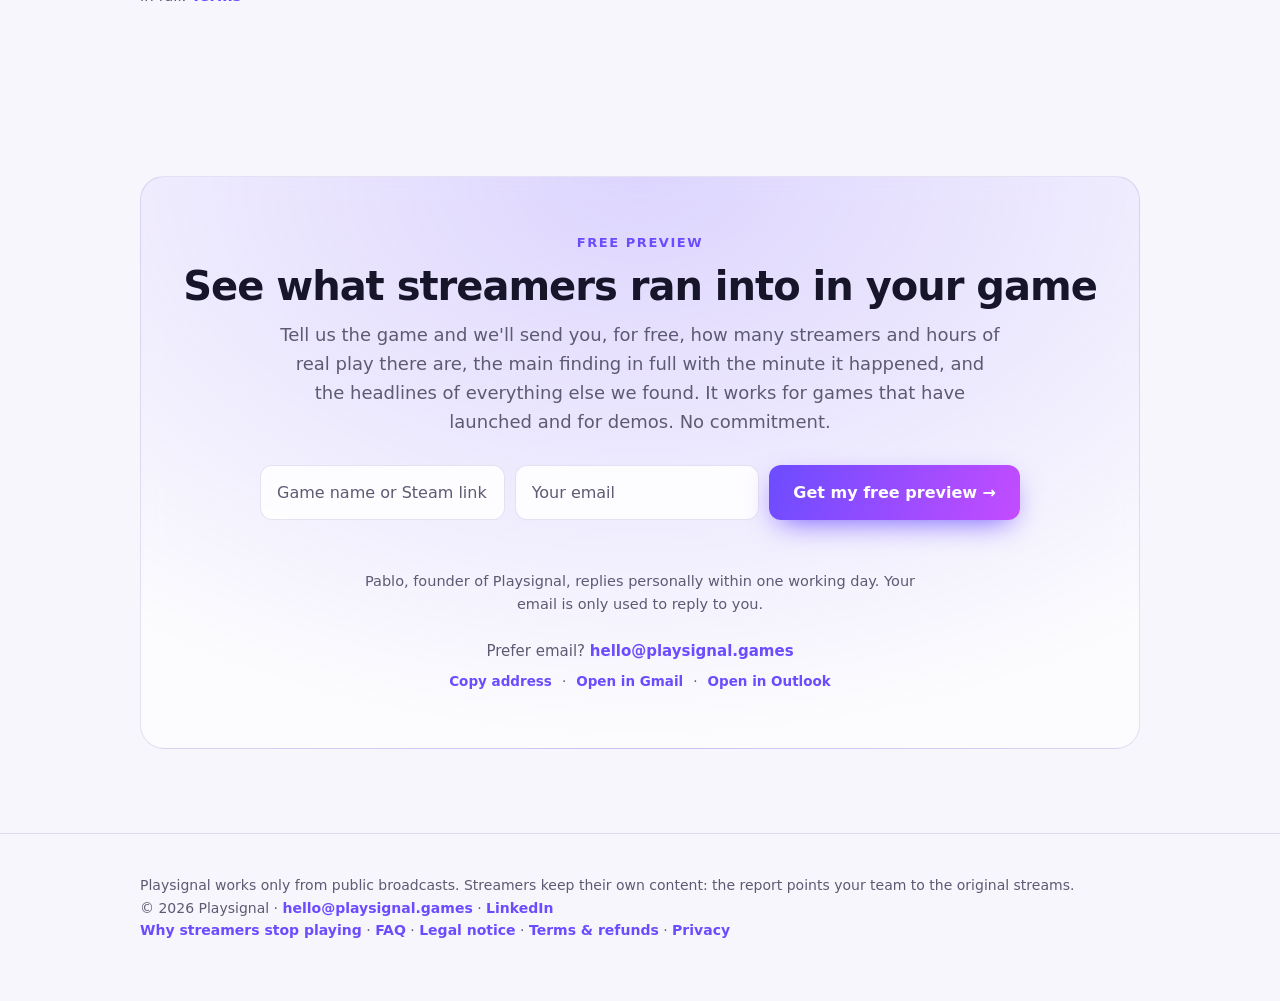
==== commit 0a98bcb3: "Portada y guía: la mayoría de jugadores que se atascan nunca escriben una reseña Co-Authored-By: Cla" ====
--- a/index.html
+++ b/index.html
@@ -62,7 +62,7 @@
       <div class="wrap reveal">
         <div class="eyebrow">How it works</div>
         <h2>No builds to send. No testers to recruit.</h2>
-        <p class="sub">We work from what real players already did on stream.</p>
+        <p class="sub">Most players who get stuck in an indie game never write a review. They just stop playing. On stream, they say it out loud, and we work from that.</p>
         <div class="grid">
           <div class="card">
             <div class="step">1</div>
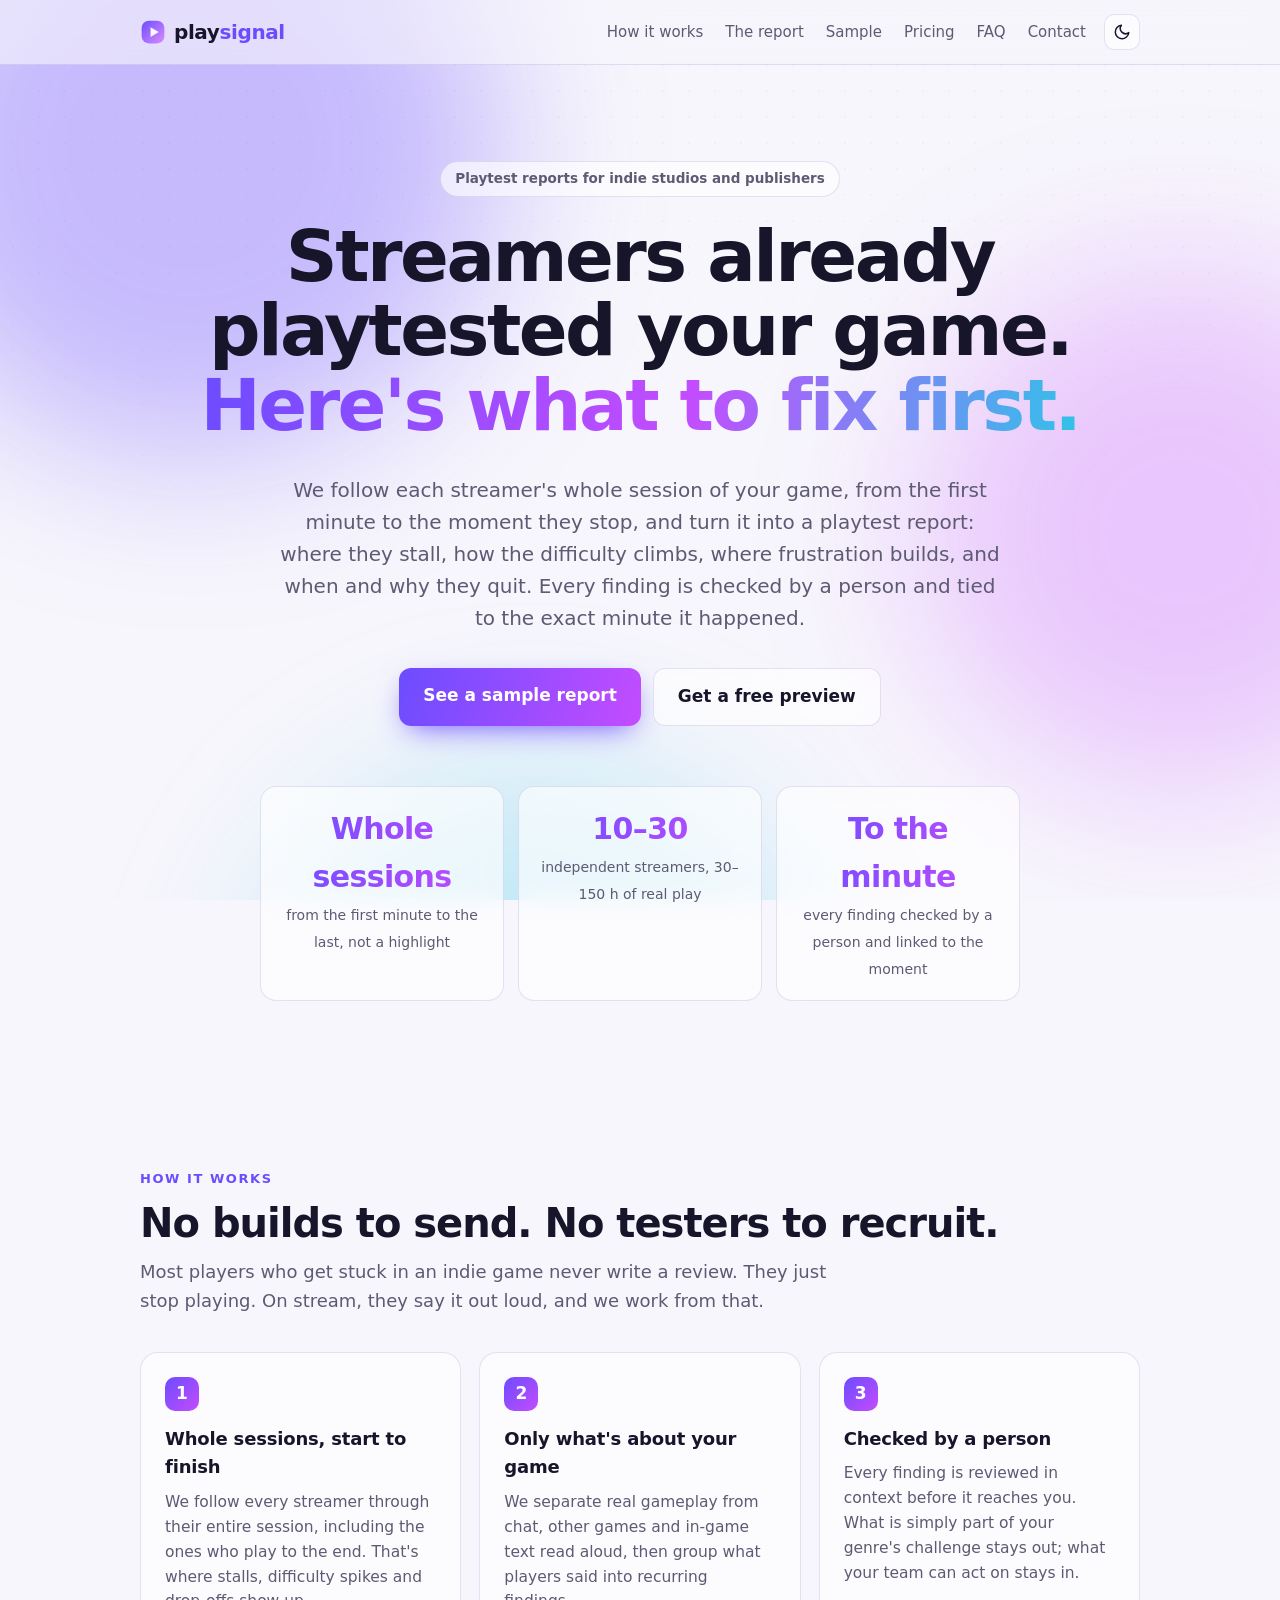
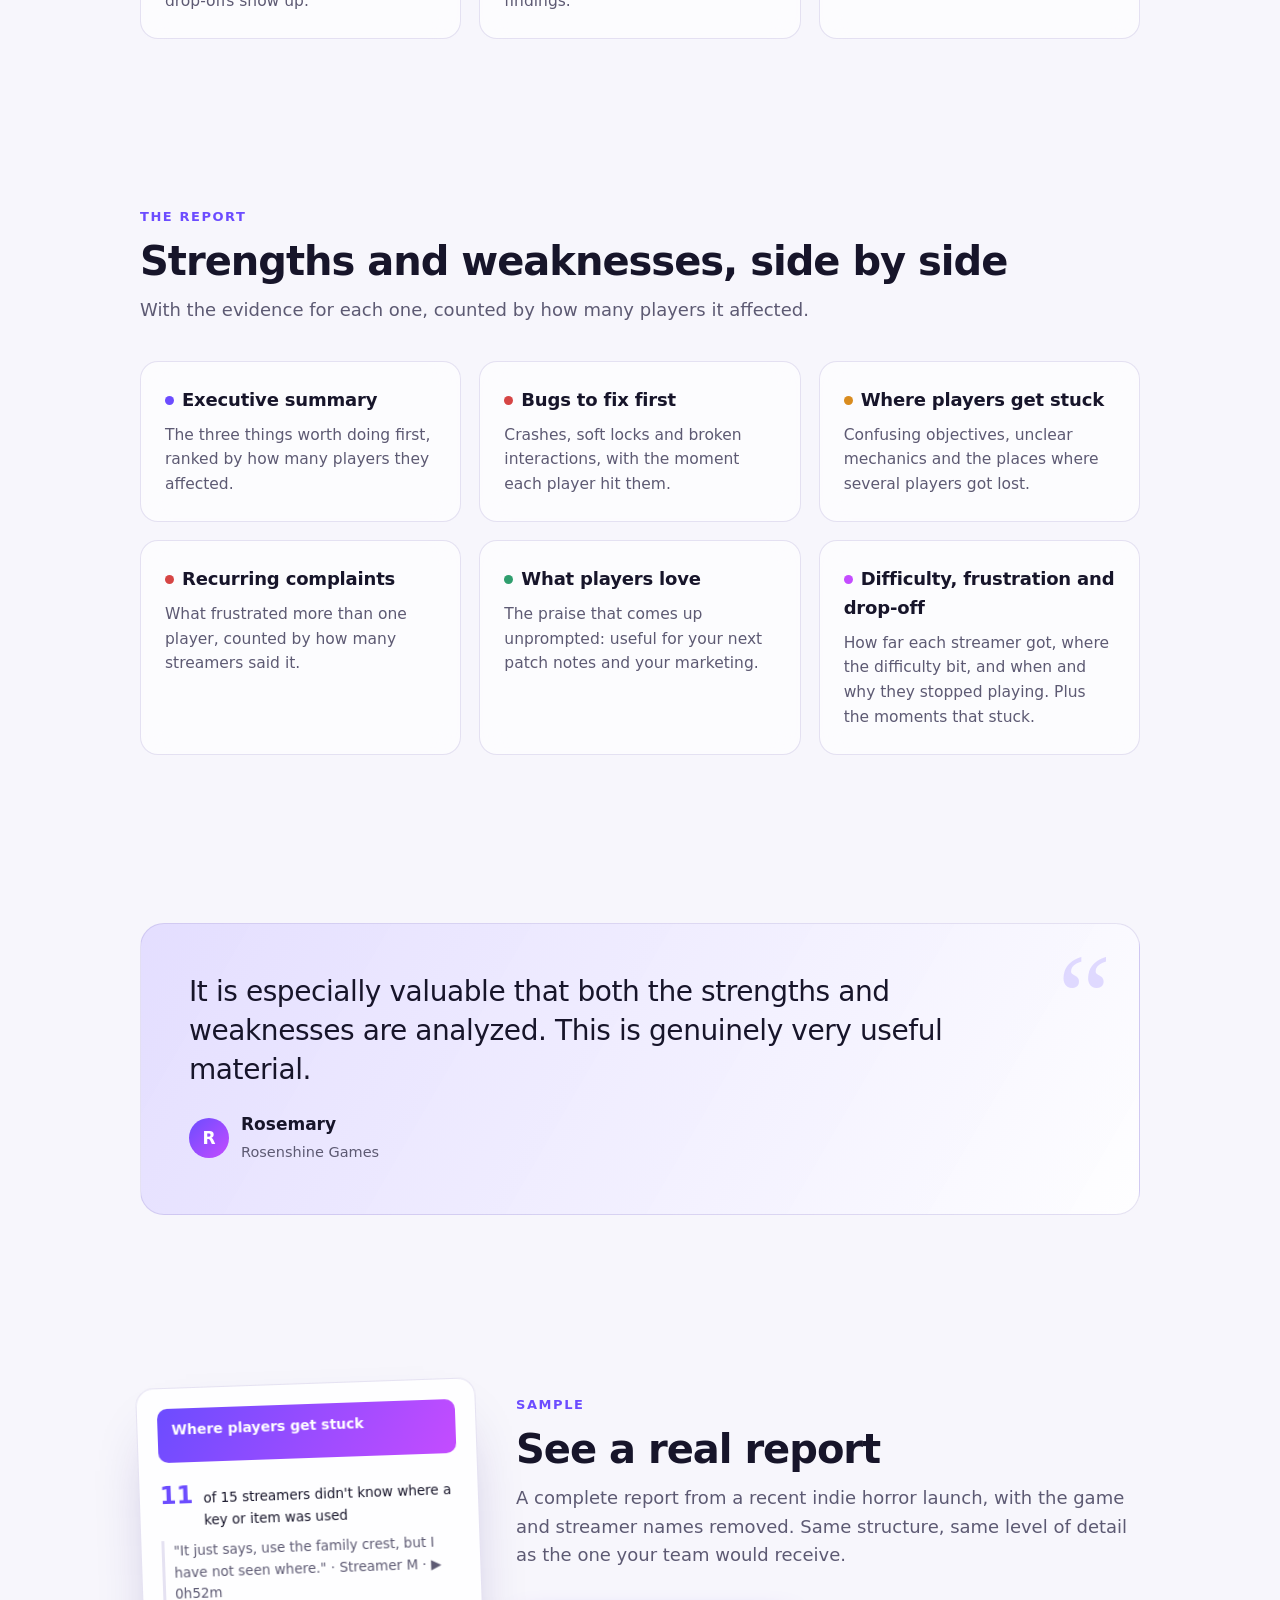
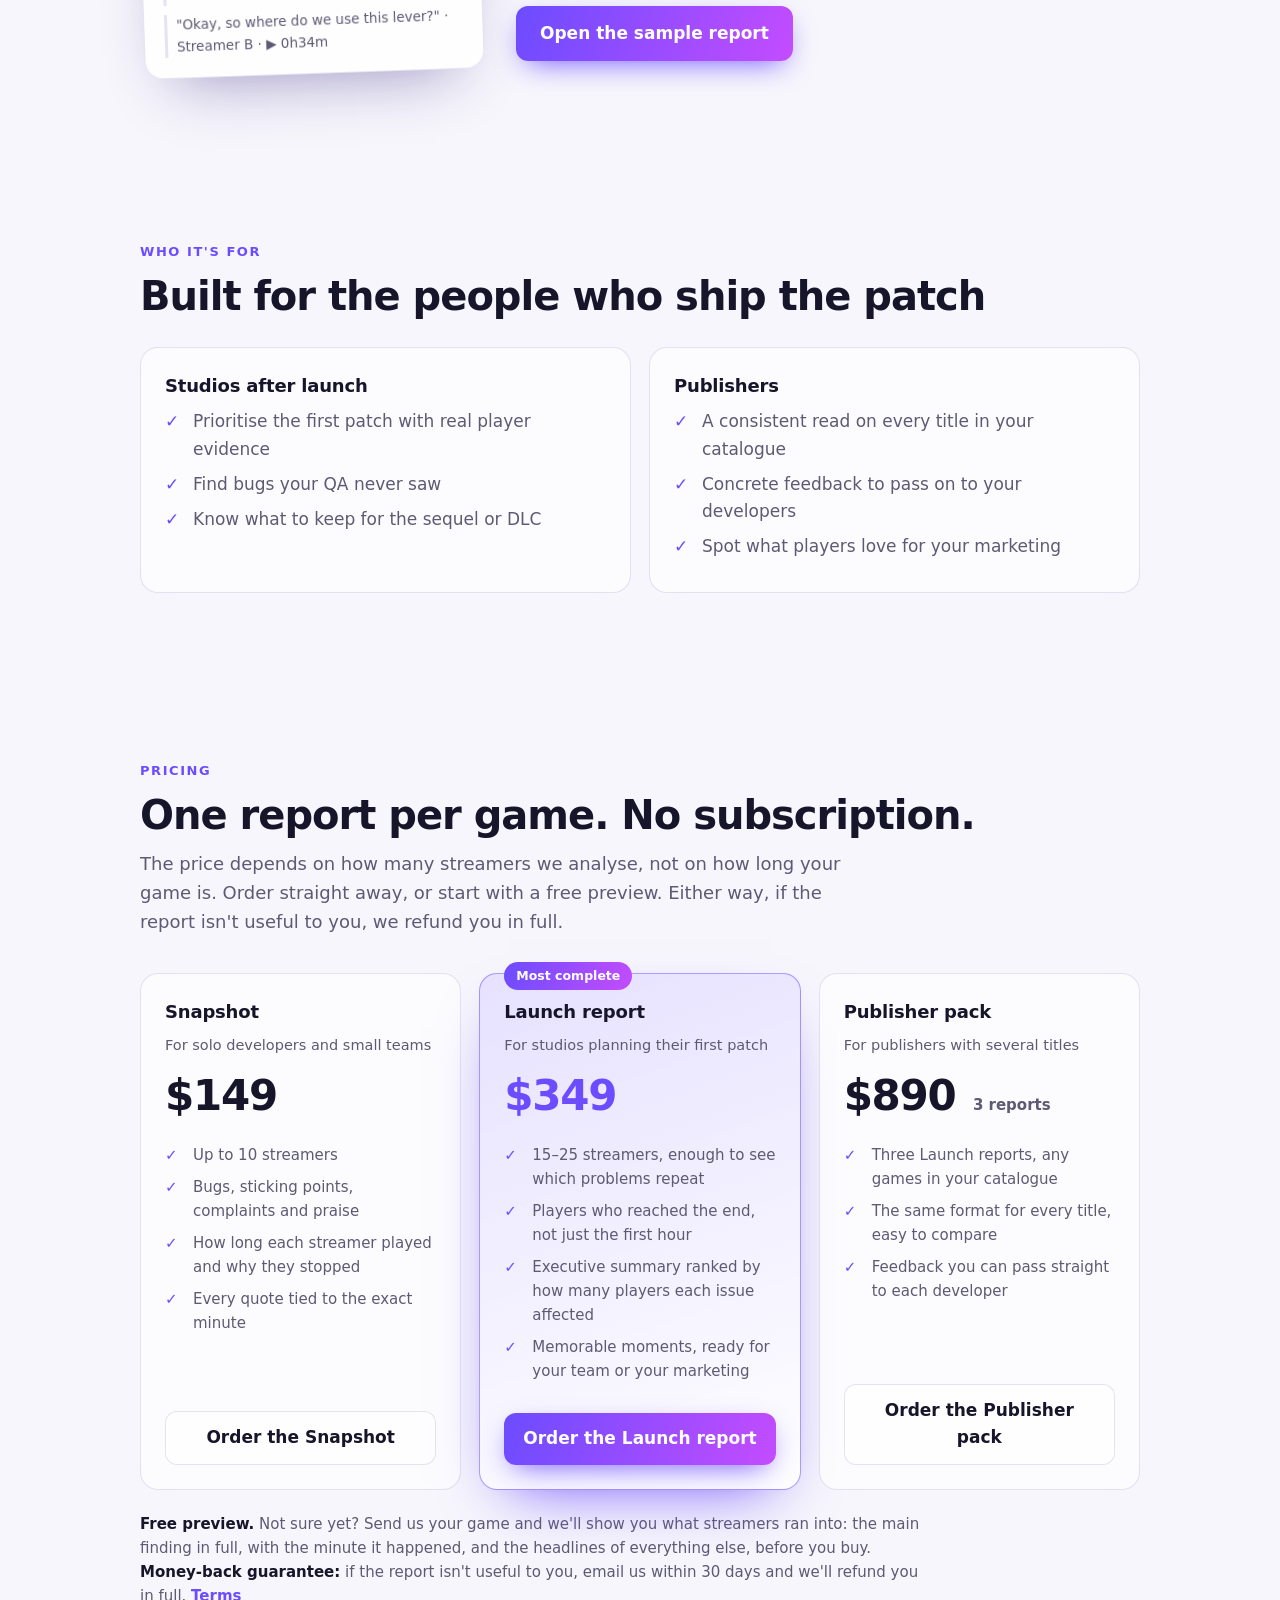
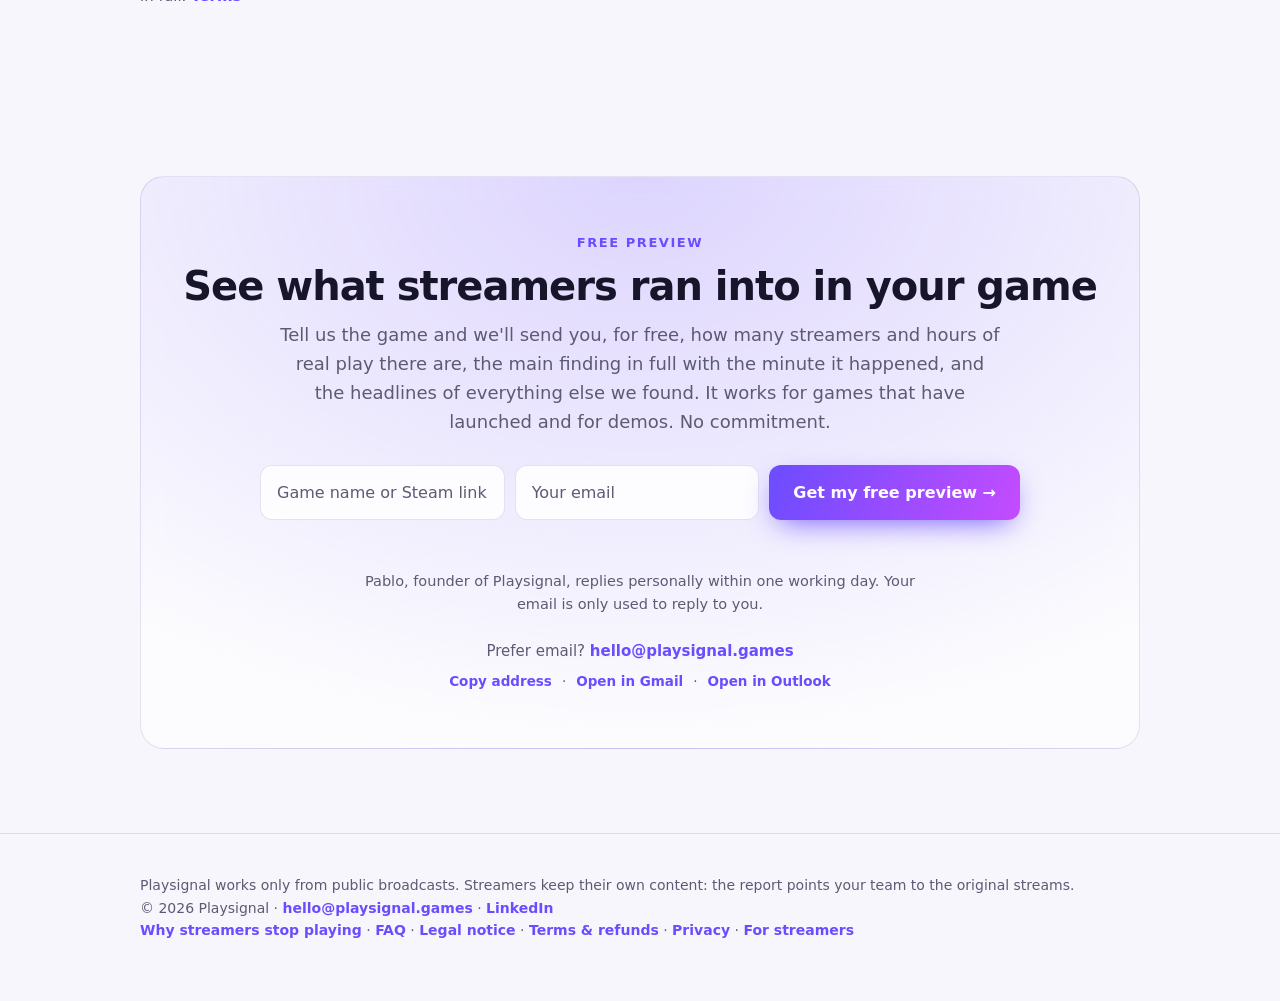
==== commit feeb6f6c: "Página para streamers: qué hacemos, qué nunca hacemos y cómo pedir no salir Enlazada en el pie de la" ====
--- a/index.html
+++ b/index.html
@@ -251,7 +251,7 @@
     <div class="wrap">
       Playsignal works only from public broadcasts. Streamers keep their own content: the report points your team to the original streams.
       <br>© 2026 Playsignal · <a href="mailto:hello@playsignal.games">hello@playsignal.games</a> · <a href="https://www.linkedin.com/in/pablo-hern%C3%A1ndez-mar%C3%ADn-67a8a1442/" target="_blank" rel="noopener">LinkedIn</a>
-      <br><a href="guides/why-streamers-stop-playing/">Why streamers stop playing</a> · <a href="faq/">FAQ</a> · <a href="legal/">Legal notice</a> · <a href="terms/">Terms &amp; refunds</a> · <a href="privacy/">Privacy</a>
+      <br><a href="guides/why-streamers-stop-playing/">Why streamers stop playing</a> · <a href="faq/">FAQ</a> · <a href="legal/">Legal notice</a> · <a href="terms/">Terms &amp; refunds</a> · <a href="privacy/">Privacy</a> · <a href="streamers/">For streamers</a>
     </div>
   </footer>
 </body>
